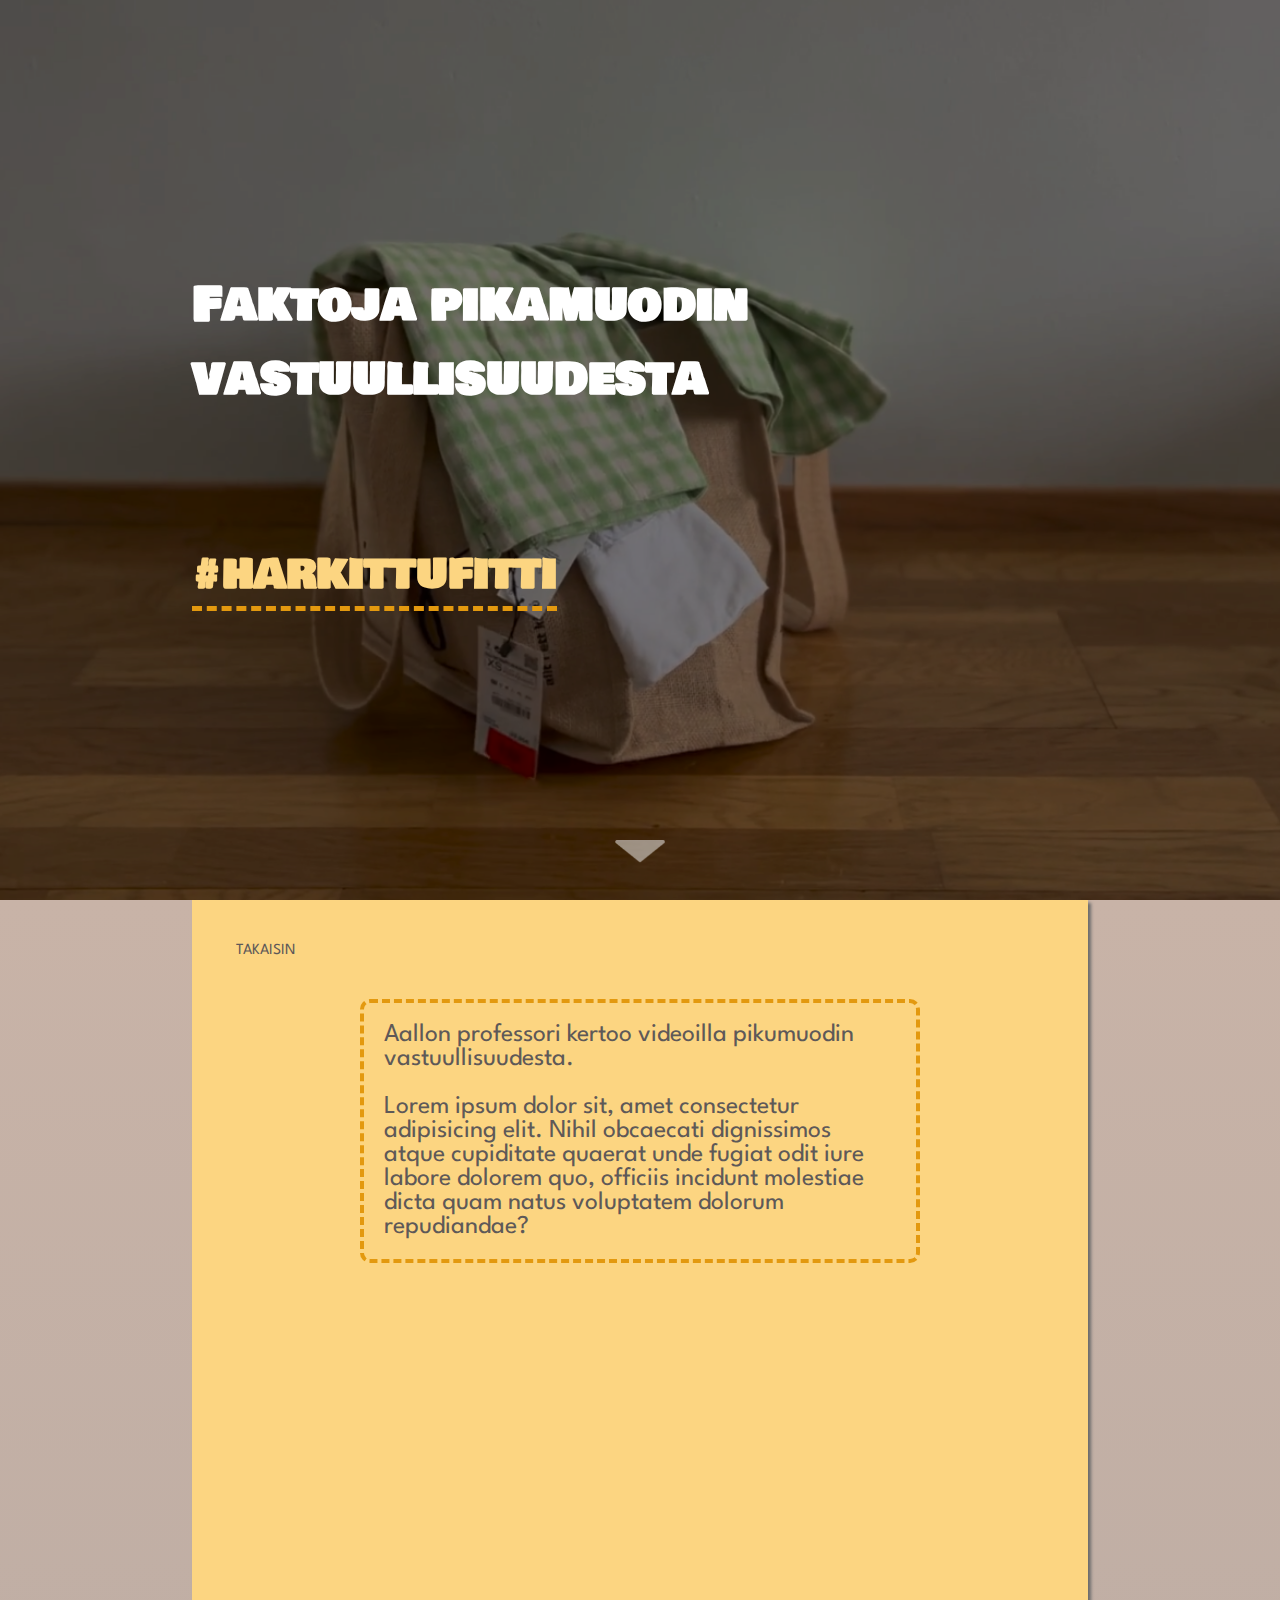
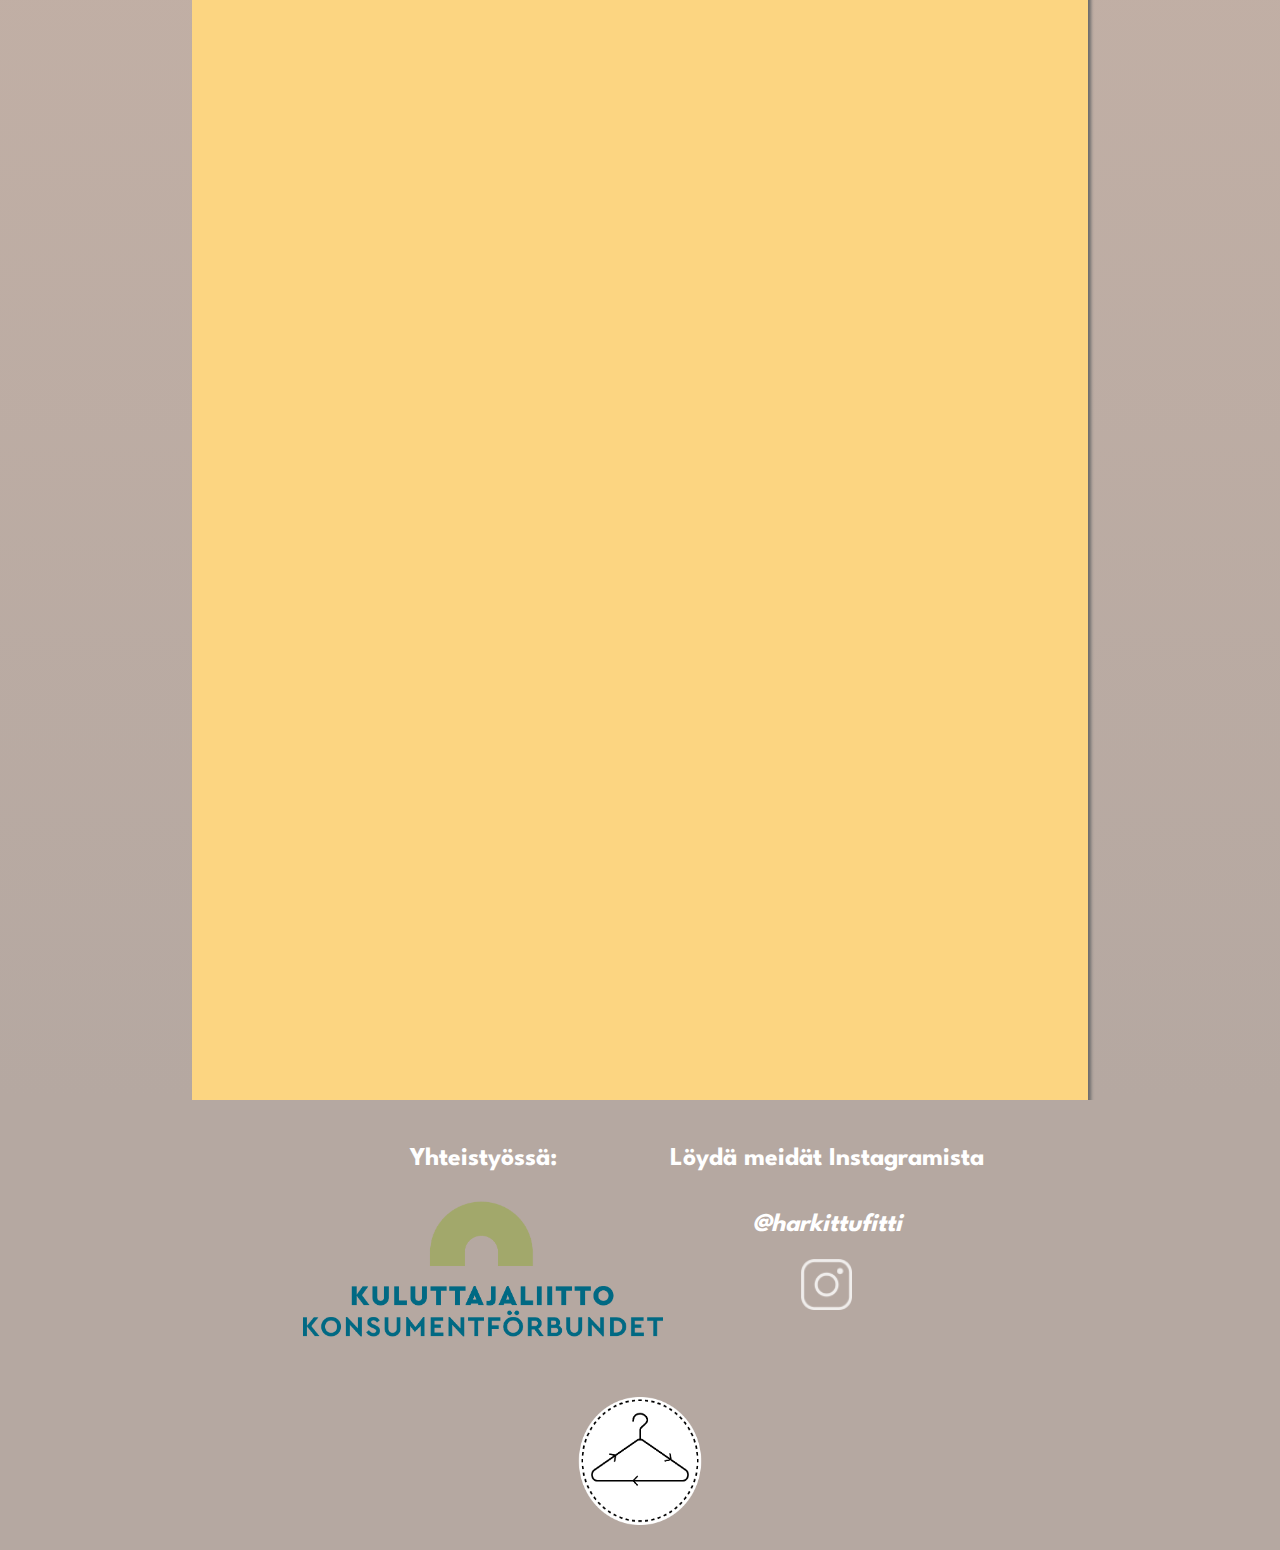
==== about.html @ cd104e15 "little changes" ====
<!DOCTYPE html>
<html lang="en">
<head>
    <meta charset="UTF-8">
    <meta http-equiv="X-UA-Compatible" content="IE=edge">
    <meta name="viewport" content="width=device-width, initial-scale=1.0">

    <title>Tips</title>
    <link rel="stylesheet" href="style.css">
    <link rel="stylesheet" href="tips.css">
    <link rel="stylesheet" href="videos.css">
    <script src="main.js" defer></script>


    <link href="https://fonts.googleapis.com/css2?family=Bowlby+One+SC&family=League+Spartan:wght@500&family=Inter:wght@700&family=Syne&family=Rubik+Mono+One&family=Koulen&display=swap" rel="stylesheet">
</head>

<body>
    <section class="initial-view">
        <div class="main-image" id="main-videos" title="main-image" alt="bag-img">
            <div id="border"></div>
        </div>
        <img id="logo" src="/pictures/logo.png" alt="logo"/>
        <div class="title-background">
            <h1 id="main-title">Faktoja pikamuodin vastuullisuudesta</h1>
            <h4 id="name">#HARKITTUFITTI</h4>
        </div>
       
        <div class="arrow"> </div>
    </section>


    <section class="initial-view-mobile">
       
        <div class="main-image" title="main-image" alt="bag-img">
            <div id="border"></div>
        </div>
        <header> <img id="logo" src="pictures/logo.png" alt="logo"/></header>
        <div class="title-background">
            <h1 id="main-title">Faktoja pikamuodin vastuullisuudesta</h1>
            <h4 id="name">#HARKITTUFITTI</h4>
            <img id="logo" src="/pictures/logo.png" alt="logo"/>
        </div>
       
        <div class="arrow"> </div>
    
    </section>

    <section class="content">
        <section class="margin" id="left"></section>

        <section class="main-view">
            
            <div id="main-border"></div>

            <div class="menu-buttons">
                <button class="menu-button" id="back" onclick="window.location.href='index.html';">TAKAISIN</button>
            </div>
            
            <section class="legend">
                <p id="about">Aallon professori kertoo videoilla pikumuodin vastuullisuudesta. <br><br>
                Lorem ipsum dolor sit, amet consectetur adipisicing elit. Nihil obcaecati dignissimos 
                atque cupiditate quaerat unde fugiat odit iure labore dolorem quo, officiis incidunt 
                molestiae dicta quam natus voluptatem dolorum repudiandae?</p>
            </section>
        
        </section>
        <section class="margin" id="right"></section>

    
    </section>
    <footer>
        
        <div id="footer-content">
            <div id="logo-container">
                <h2 id="footer-text">Yhteistyössä:</h2>
                <img id="kl-logo" src="/pictures/kuluttajaliitto.png" alt="kuluttajaliitto_logo"/>
            </div>
        

            <div class="icons">
                <h2>Löydä meidät Instagramista</h2>
                <h2 id="tag">@harkittufitti</h2>
                <div class="icon" id="icon-instagram"></div>
                
            </div>
        </div>
        <img id="footer-logo" src="/pictures/logo.png" alt="logo"/>
    </footer>
</body>


</html>
---- style.css ----
html{
    scroll-behavior: smooth;
    margin: 0;
    padding: 0;
}
body{
    display: flex;
    flex-direction: column;
    min-width: 100px;
    max-width: 2500px;
    min-height: 100vh;
    margin: 0;
    
}

.initial-view{
    
    min-height: 100vh;
    min-width: 100vw;
    z-index: -10;
}
.main-image{
    
    position: absolute;
    background-image:  url("pictures/vdm-header-pic.png");
    background-attachment: fixed;
    
    background-position: 50%;
    width: 100%;
    height: 100%;
 
    background-size: cover;
    z-index: 0;
    margin: 0%;
    filter: brightness(50%);
       
}
#border{
    position: absolute;
    transform: translate3d(-50%, -50%, 0);
    width: 98%;
    height: 98%;
    top: 50%;
    left: 50%;
    /* border: 5px dashed #eee472; */

}
header{
    display: flex;
    position: absolute;
    flex-direction: row;
    width: 100%;
    height: 10vw;
    
    top: 0%;   

}
#logo{
    display: flex;
    margin: 2vw;
    height: 8rem;
    width: 8rem;
    /* opacity: 80%; */

}
.title-background{
    display: flex;
    position: absolute;

    flex-direction: column;
    justify-content: center;
    align-items: flex-start;
    
    height: 15rem;
    width: 70vw;

    color: white;

    top: 50%;
    left: 50%;

    transform: translate3d(-50%, -50%, 0);
  
}
#main-title{
    
    font-family: 'Bowlby One SC';
    font-size: 4rem;
    white-space:nowrap;
    padding-bottom: 2rem;
    border-bottom: 5px dashed white;
     
}
#sub-title{
    
    font-family: 'Bowlby One SC';
    white-space:nowrap;
    font-size: 4rem;
    
    margin-top: 0px;
     
}
#name{
    
    font-family: 'Bowlby One SC';
    color: #FCD581;
    font-size: 2.5rem;
    margin-top: 5vw;
    border-bottom: 5px dashed #e3990f;
   
}
.arrow{
    
    position: absolute;
    bottom: 0%;
    left: 50%;
    height: 40px;
    width: 50px;
   
    
    background: url("pictures/arrow.png");
    background-repeat: no-repeat;
    border: none;
    background-size: contain;
    transform: translate3d(-50%, -50%, 0);
    opacity: 50%;
   
    animation: arrowAnimation ease 2s;
       
}
@keyframes arrowAnimation {
    
    0% {
       
        opacity: 0;
    }
    100% {
       
        opacity: 0.5;
     }
}

.content{
    display: flex;
    flex-direction: row;
    justify-content: center;
    /* background-color: #C8B3A7; */
    background-image: linear-gradient(180deg, #C8B3A7, #b5a8a1 );   
}

.margin{
    display: flex;
    min-height: 200vh;
    width: 15vw;

    position: relative;
    /* background-image: linear-gradient(180deg, #C8B3A7, #5E5958);    */
}
.bg-graphic{
    mix-blend-mode: difference;
    position: absolute;
    
    width: 80%;
    right: 25%;
    top:2%;
    rotate: 40deg;

}


.main-view{
    display: flex;
    flex-direction: column;
    align-items: center;
    width: 70vw;
    min-height: 200vh;
    box-shadow: 3px 3px 3px rgb(108, 108, 108);
    background-color: #FCD581;
    margin-top: 0vw;
    
}
#main-border{
    display: flex;
    position: absolute;
    align-self: center;
    height: 100%;
    width: 98%;
    /* border-left: 3.5px dashed #e3990f ;
    border-right: 3.5px dashed #e3990f ; */

}

.menu-buttons{
    
    display: flex;
    flex-direction: row;
    justify-content: center;
    width: 100%;
    
    animation: fadeInAnimation ease 1s;
    animation-iteration-count: 1;
    animation-fill-mode: forwards;
}


@keyframes fadeInAnimation {
    0% {
        opacity: 0;
    }
    100% {
        opacity: 1;
     }
}


button{
    font-family: 'League Spartan', sans-serif;
    background-color: transparent;
    color:  #5E5958;

    height: 3rem;
    min-width: 6rem;
    font-size: 1.2vw;
    margin: 2vw;
    border: none;
    white-space: nowrap;

    animation: fadeBorderOutAnimation ease 0.3s;
    animation-iteration-count: 1;
    animation-fill-mode: forwards;
}
@keyframes fadeBorderAnimation {
    0% {
        border: 1px dashed #e3990f ;
        border-radius: 6px;
        
    }
    100% {
        border: 3.5px dashed #e3990f ;
        border-radius: 6px;
     }
}
@keyframes fadeBorderOutAnimation {
    0% {
        border: 3.5px dashed #e3990f ;
        border-radius: 6px;
        
        
    }
    100% {
        border: none;
     }
}
.menu-button{
    
}
.menu-button:hover{
    animation: fadeBorderAnimation ease 0.3s;
    animation-iteration-count: 1;
    animation-fill-mode: forwards;
}

.video-container{
    display: flex;
    flex-direction: column;
    align-self: center;
    max-width: 90%; 
    
}
.video{
    padding: 20px;
    border-width: 0.25rem ;
    border-style: dashed;
    border-radius: 10px;
    border-color: #e3990f;
    margin-bottom: 4vw;   
    
}
.button-container{
    display: flex;
    flex-direction: row;
    justify-content: start;
    width: 100%;
    
    animation: fadeInAnimation ease 1s;
    animation-iteration-count: 1;
    animation-fill-mode: forwards;
}
.pause-play{
    align-self: flex-end;
    justify-self: flex-end;
    margin: 0;

   
}

.pause-play:hover{
    animation: fadeBorderAnimation ease 0.3s;
    animation-iteration-count: 1;
    animation-fill-mode: forwards;
}



.legend{
    display: flex;
    flex-direction: row;
    align-self: center;
    justify-content: center;
    
    
    max-width: 90%;
    margin-bottom: 10vw;
    margin-top: 4vw;
}

#about{
    min-width: 40vw;
    color: #5E5958;
    font-size: 2vw;
    font-family: 'League Spartan', sans-serif;
    padding: 20px ;

    border: 0.25rem dashed #e3990f;
    border-radius: 10px;
    
    margin: 0;
   
}
.text-menu{
    display: flex;
    flex-direction: column;
   
    justify-content: space-around;
    max-height: 100%;
    align-items: center;
    
}
.container{
    display: flex;
    align-items: center;
    justify-content: center;
    position: relative;
    color: white;
    
    
    font-family: 'League Spartan', sans-serif;
    font-weight: 1000;
    
    height: 40vw;
    width: 40vw;

    background-color: inherit;
    
    
    margin-bottom: 11vw;
    
    white-space: pre-wrap;
    border: none;
    text-align: center; 
    
}

.text{
    display: flex;
    margin: 10px;
    width: 100%;
    font-size: 3.5vw;
    
}
.container:hover .bg,
.container:focus .bg {
  
    filter: brightness(120%);
    
    animation: zoomInAnimation ease 1s;
    animation-iteration-count: 1;
    animation-fill-mode: forwards;
}

.bg{
    
    display: flex;
    align-items: center;
    justify-content: center;

    position: relative;
    background-position: center;

    width: 40vw;
    height: 39vw;  
     
    background-repeat: no-repeat;
    background-size: cover;

    transition: all .5s;

    
    box-shadow: 3px 3px 3px rgb(108, 108, 108);

    animation: zoomOutAnimation ease 1s;
    animation-iteration-count: 1;
    animation-fill-mode: forwards;
}
@keyframes zoomInAnimation {
    0% {
        background-size: 100%;
    }
    100% {
        background-size: 120%;
     }
}
@keyframes zoomOutAnimation {
    0% {
        background-size: 120%;
    }
    100% {
        background-size: 100%;
     }
}
.border{
    display: flex;
    position: absolute;
    height: 100%;
    width: 100%;
    padding: 20px;
    border: 0.25rem dashed #e3990f;
    border-radius: 10px;
    transform-origin: 50%;
      

}
#bg-wv{
    background-image: url("pictures/Tips/tip1.png");   
}
#bg-gtq{
    background-image: url("pictures/menu_bg2.png");
}
#bg-gtt{
    background-image: url("pictures/menu_bg3.png"); 
}
footer{
    display: flex;
    flex-direction: column;
    align-items: center;
    justify-content: center;
    /* justify-content: space-between; */
    min-height: 20vw;
    width: 100vw;
    background-color: #b5a8a1;
   
    margin: 0;
}
#footer-content{
    display: flex;
    flex-direction: row;
    margin-top: 2vw;
    margin-bottom: 2vw;
}
#logo-container{
    display: flex;
    flex-direction: column;
    align-items: center;
    
    text-align: center;
}
#kl-logo{
    display: flex;
    height: 12vw;    
}

h2{
    color: rgb(255, 255, 255);
    font-family: 'League Spartan', sans-serif;
    font-size: 2vw;
  
    text-align: center;
    
}
#tag{
    font-style: italic;
}

.icons{
    display: flex;
    flex-direction: column;
    align-items: center;
   
}
.icon{
    display: flex;
    background-repeat: no-repeat;
    border: none;
    background-size: contain;
    height: 4vw;
    width: 4vw;
      
}

#icon-instagram{
    background-image: url("pictures/instagram_logo.png");
}
#footer-logo{
    display: flex;
    margin: 2vw;

    height: 10vw;
    width: 10vw;
  
}

.initial-view-mobile{
    display: none;
}

@media (max-width:1100px) {
    .initial-view{
        display: none;
    }
    .initial-view-mobile{
        display: inline;
        min-height: 100vh;
        min-width: 100vw;
        z-index: -10;
    }
    .margin{
        display: none;
    }
    .main-image{
        position: absolute;
        background-attachment: fixed;   
        background-position: 20%;   
    }
    .title-background{
        top:35%;
        left: 50%;
        width: 100vw;
        align-items: center;  
    }
    #main-title{
        font-size: 2.5rem;
    }
    #sub-title{
       
        font-size: 2.5rem;    
    }
    #name{
        font-size: 2rem;
    }
    .main-view{
        width: 100vw;
    }
   
    button{
        font-size: 2.3vw;
    }
    .legend{
        flex-direction: column;
        align-items: center;   
    }
    #about{
        font-size: 3.5vw;   
        margin-bottom: 10vw;

    }
    
    .container{
        width: 50vw;
        height: 50vw;
        margin-bottom: 18vw;
    }
    .bg{
        width: 50vw;
        height: 47vw;
    }
    h2{
        font-size: 3.5vw;
    }
   
}
@media (max-width: 650px) {
    
    
    #main-title{
        font-size: 1.5rem;
    }
    #sub-title{
       
        font-size: 1.5rem;  
    }
   
    #name{
        font-size: 1.5rem;
    }
    
    .button-container{
        justify-content: center;
    }
   
    button{
        font-size: 4.5vw;
    }
    #footer-content{
        flex-direction: column;
    }
    h2{
        font-size: 4vw;
    }

    #footer-logo{
        height: 20vw;
        width: 20vw;
    }
    #kl-logo{
        height: 15vw;    
    }
    
    
    .icon{
      
        height: 10vw;
        width: 10vw;
          
    }
}
---- tips.css ----
#main-tips{
    background-image:  url("pictures/tips_header_pic.png"); 
}



#main-title{
    font-size: 3rem;
    border: none;
    white-space: pre-wrap;
    min-width: 50vw;
}
#name{
    font-size: 2.5rem;
}
.menu-buttons{
    justify-content: flex-start;
    
}
#post-button{

}
#post-button:hover{
    animation: fadeBorderAnimation ease 0.3s;
    animation-iteration-count: 1;
    animation-fill-mode: forwards;
}

.content{

    justify-content: center;
}

.legend{
    display: flex;
    flex-direction: column;
    
    max-width: 90%;
    margin-bottom: 10vw;
    margin-top: 0vw; 
}





.container:hover .text,
.container:focus .text {
  animation: textFadeOutAnimation ease 1s;
  animation-iteration-count: 1;
  animation-fill-mode: forwards;

}
.container:hover .alt-text,
.container:focus .alt-text {
    display: inline;
  animation: textFadeInAnimation ease 1s;
  animation-iteration-count: 1;
  animation-fill-mode: forwards;

}


@keyframes textFadeOutAnimation{
    0%{
        opacity: 100%;
    }
    100%{
        opacity: 0%;
    }
}
@keyframes textFadeInAnimation{
    0%{
        opacity: 0%;
    }
    100%{
        opacity: 100%;
    }
}
.bg{
    
}
.text-container{
    display: flex;
    text-align: center;
    position: absolute;
}
.text{
    color: white;
    font-size: 3.5vw;
    animation: textFadeInAnimation ease 1s;
    animation-iteration-count: 1;
    animation-fill-mode: forwards;
}
.alt-text{
    color: white;
    opacity: 0%;
    font-size: 3vw;
    animation: textFadeOutAnimation ease 1s;
    animation-iteration-count: 1;
    animation-fill-mode: forwards;
}

#bg1{
    background-image: url("pictures/Tips/tip1.png");
}
#bg2{
    background-image: url("pictures/Tips/tip2.png");
}
#bg3{
    background-image: url("pictures/Tips/tip3.png");
}
#bg4{
    background-image: url("pictures/Tips/tip4.png");
}
#bg5{
    background-image: url("pictures/Tips/tip5.png");
}
#bg6{
    background-image: url("pictures/Tips/tip6.png");
}







.comment-section{
    display: flex;
    flex-direction: column;
    
    
    max-height: 100%;
    align-items: center;
    text-align: center;
    
    margin-bottom: 5vw;
}

.inputs{
    display: flex;
    flex-direction: column;
    align-items: center ;
}

.input-container{
    display: flex;
    flex-direction: column;
    align-items: center;
}
.input-element{
    display: flex;
    flex-direction: column;
    justify-content: center;
    margin: 1vw;
}

#comment-box{
    border: none;
    font-size: 1.2vw;
    width: 40vw;
    
}
#name-box{
    border: none;
    font-size: 1.2vw;
}

.error-text{
    display: none;
    text-align: center;
}
#unordered{
    display: flex;
    flex-direction: column-reverse;
    align-items: center;
    width: 100%;
}
ul{
    list-style: none;
}
li{
    display: flex;
    flex-direction: column;
    
    width: 40vw;
    text-align:start;
   
    
    background-color: bisque;
    margin: 1vw;
    word-break: break-all;
    
    border:     0.25rem dashed #e3990f;
    border-radius: 10px;

    
}
p{
    display: flex;
    width: 38vw;

    color: #5E5958;
    font-size: 1.5vw;
    font-family: 'League Spartan', sans-serif;

    margin: 1vw;
    
    
    
}
#comment-intro{
    display: flex;
    text-align: center;
    font-size: 2vw;
   
}

@media (max-width:1100px) {

    .title-background{
        top:35%;
        left: 50%;
        width: 100vw;
        align-items: center;
        text-align: center;
    }
    #main-title{
        font-size: 2rem;
    }
    #name{
        font-size: 2rem;
    }
    

    #comment-box{
        font-size: 2vw;
    }
    #name-box{
        font-size: 2vw;
    }


    li{
        border-width:0.5vw;
    }
    #comment-intro{
        font-size: 3vw;
    }
    p{
        font-size: 2vw;
       
    }
}
@media (max-width: 650px) {
    #main-title{
        font-size: 1.5rem;
    }
    #name{
        font-size: 1.5rem;
    }
    .menu-buttons{
        justify-content: center;
        margin: 4vw;
    }


    #comment-box{
        font-size: 4vw;
    }
    #name-box{
        font-size: 4vw;
    }
    li{
        
        width: 60vw;
    }
    p{
        font-size: 4vw;
        width: 58vw;
    }
    #comment-intro{
        font-size: 4vw;
    }

}
---- videos.css ----
.videos{
    display: flex;
    flex-direction: column;
    width: 100%;
    min-height: 100vh;
    
}
.content-container{
    display: flex;
   
    align-items: center;
    margin-bottom: 5vw;
 
}
.video-container{
    display: flex;
    flex-direction: row;
    max-width: 100%;
    justify-content: center;
}
.video{
    display: flex;
    max-width: 50%;
    margin-right: 2vw;
    margin-bottom: 0;
}
.side-content{
    display: flex;
    flex-direction: column;
    align-items: center;
    justify-content: space-between;
    max-width: 30%;
}

.video-desc{
    width: 100%;
    margin-left: 4vw;
    color: #5E5958;
    font-size: 1.5vw;
    font-family: 'League Spartan', sans-serif;
    margin: 0;
}


@media (max-width:1100px) {
    .video-container{
        flex-direction: column;
        align-items: center;
    }
    .video{
        max-width: 80%;
        margin-bottom: 4vw;
    }
    .side-content{
        flex-direction: row;
        justify-content: space-between;
        max-width: 80%;
       
    }
    .button-container{
        justify-content: flex-end;
    }
    .video-desc{
        font-size: 2.5vw;
    }
   
}
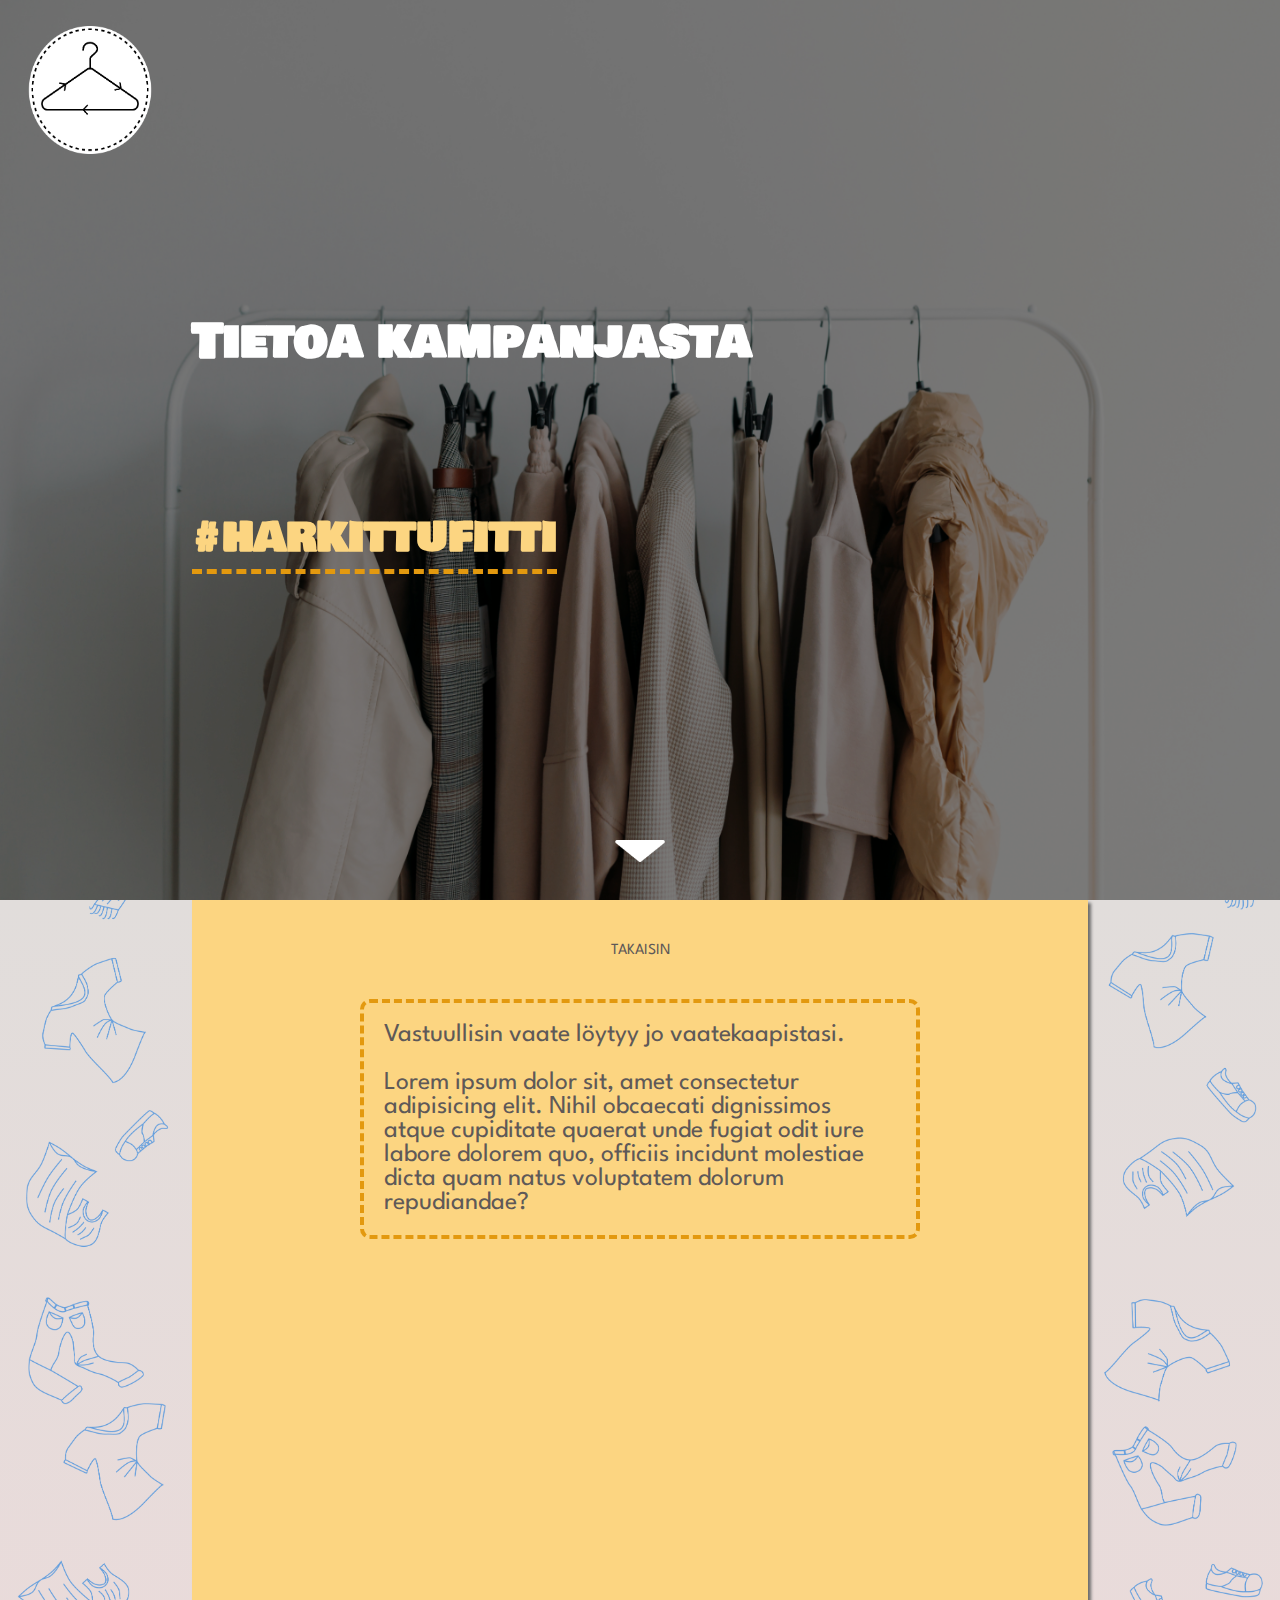
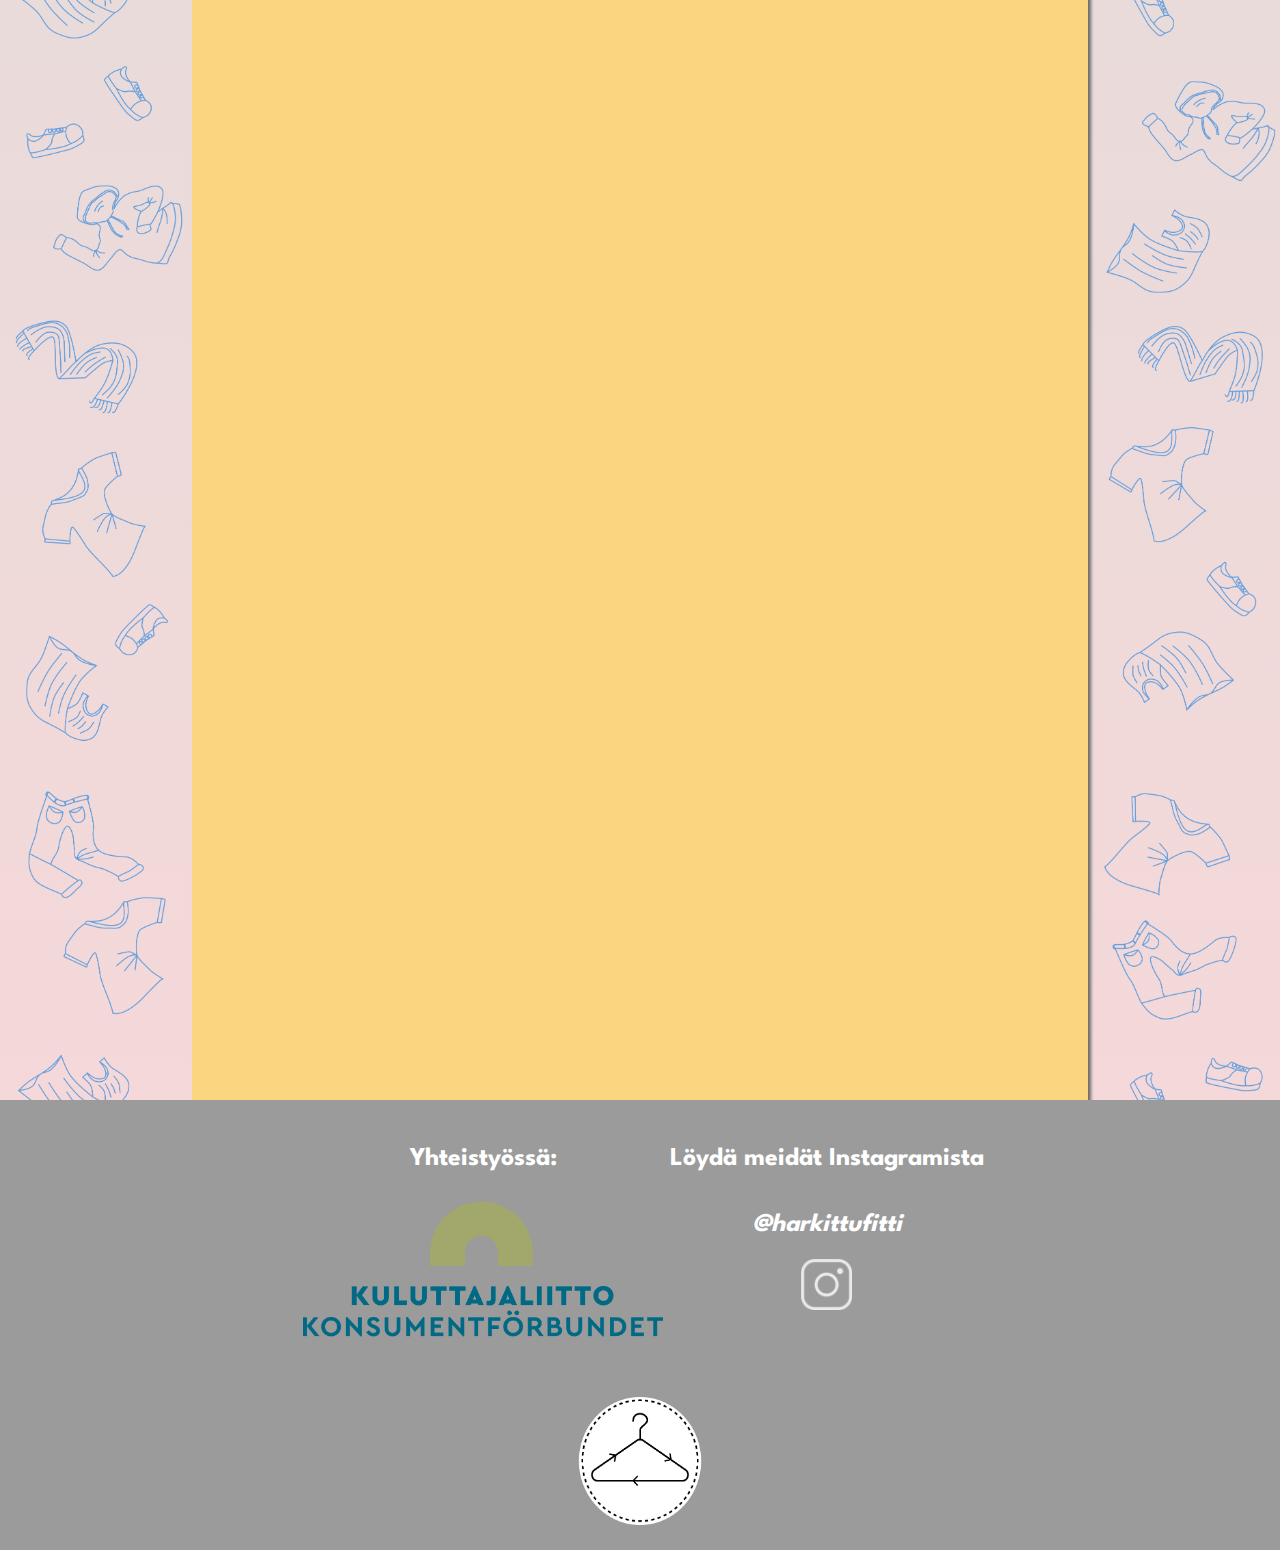
==== commit 6a5b0d5b: "small css tweaks" ====
--- a/about.html
+++ b/about.html
@@ -8,38 +8,36 @@
     <title>Tips</title>
     <link rel="stylesheet" href="style.css">
     <link rel="stylesheet" href="tips.css">
-    <link rel="stylesheet" href="videos.css">
-    <script src="main.js" defer></script>
-
-
+    <link rel="stylesheet" href="about.css">
+    <script src="comments.js" defer></script>
     <link href="https://fonts.googleapis.com/css2?family=Bowlby+One+SC&family=League+Spartan:wght@500&family=Inter:wght@700&family=Syne&family=Rubik+Mono+One&family=Koulen&display=swap" rel="stylesheet">
 </head>
 
 <body>
     <section class="initial-view">
-        <div class="main-image" id="main-videos" title="main-image" alt="bag-img">
-            <div id="border"></div>
+        <div class="main-image" id="main-tips" title="bag-img">
+            
         </div>
-        <img id="logo" src="/pictures/logo.png" alt="logo"/>
+
+        <header> <img class="logo" src="pictures/logo.png" alt="logo"/></header>
+
         <div class="title-background">
-            <h1 id="main-title">Faktoja pikamuodin vastuullisuudesta</h1>
-            <h4 id="name">#HARKITTUFITTI</h4>
+            <h1 class="main-title-sub">Tietoa kampanjasta</h1>
+            <h4 class="name">#HARKITTUFITTI</h4>
         </div>
        
         <div class="arrow"> </div>
     </section>
 
-
     <section class="initial-view-mobile">
        
-        <div class="main-image" title="main-image" alt="bag-img">
-            <div id="border"></div>
+        <div class="main-image" id="main-tips-mobile" title="bag-img-mobile">
+            
         </div>
-        <header> <img id="logo" src="pictures/logo.png" alt="logo"/></header>
         <div class="title-background">
-            <h1 id="main-title">Faktoja pikamuodin vastuullisuudesta</h1>
-            <h4 id="name">#HARKITTUFITTI</h4>
-            <img id="logo" src="/pictures/logo.png" alt="logo"/>
+            <h1 class="main-title-sub">Tietoa kampanjasta</h1>
+            <h4 class="name">#HARKITTUFITTI</h4>
+            <img class="logo" src="pictures/logo.png" alt="logo"/>
         </div>
        
         <div class="arrow"> </div>
@@ -58,23 +56,28 @@
             </div>
             
             <section class="legend">
-                <p id="about">Aallon professori kertoo videoilla pikumuodin vastuullisuudesta. <br><br>
+                <p id="about">Vastuullisin vaate löytyy jo vaatekaapistasi. <br><br>
                 Lorem ipsum dolor sit, amet consectetur adipisicing elit. Nihil obcaecati dignissimos 
                 atque cupiditate quaerat unde fugiat odit iure labore dolorem quo, officiis incidunt 
                 molestiae dicta quam natus voluptatem dolorum repudiandae?</p>
             </section>
+
+            
+            
+            
+        </section>
         
-        </section>
         <section class="margin" id="right"></section>
+    </section>
 
     
-    </section>
+
     <footer>
         
         <div id="footer-content">
             <div id="logo-container">
                 <h2 id="footer-text">Yhteistyössä:</h2>
-                <img id="kl-logo" src="/pictures/kuluttajaliitto.png" alt="kuluttajaliitto_logo"/>
+                <img id="kl-logo" src="pictures/kuluttajaliitto.png" alt="kuluttajaliitto_logo"/>
             </div>
         
 
@@ -85,7 +88,7 @@
                 
             </div>
         </div>
-        <img id="footer-logo" src="/pictures/logo.png" alt="logo"/>
+        <img id="footer-logo" src="pictures/logo.png" alt="logo"/>
     </footer>
 </body>
 
--- a/style.css
+++ b/style.css
@@ -31,20 +31,11 @@
  
     background-size: cover;
     z-index: 0;
-    margin: 0%;
+    margin: 0;
     filter: brightness(50%);
        
 }
-#border{
-    position: absolute;
-    transform: translate3d(-50%, -50%, 0);
-    width: 98%;
-    height: 98%;
-    top: 50%;
-    left: 50%;
-    /* border: 5px dashed #eee472; */
-
-}
+
 header{
     display: flex;
     position: absolute;
@@ -52,15 +43,15 @@
     width: 100%;
     height: 10vw;
     
-    top: 0%;   
-
-}
-#logo{
+    top: 0;   
+
+}
+.logo{
     display: flex;
     margin: 2vw;
     height: 8rem;
     width: 8rem;
-    /* opacity: 80%; */
+    
 
 }
 .title-background{
@@ -82,7 +73,7 @@
     transform: translate3d(-50%, -50%, 0);
   
 }
-#main-title{
+.main-title{
     
     font-family: 'Bowlby One SC';
     font-size: 4rem;
@@ -91,16 +82,16 @@
     border-bottom: 5px dashed white;
      
 }
-#sub-title{
+.sub-title{
     
     font-family: 'Bowlby One SC';
     white-space:nowrap;
     font-size: 4rem;
     
-    margin-top: 0px;
+    margin-top: 0;
      
 }
-#name{
+.name{
     
     font-family: 'Bowlby One SC';
     color: #FCD581;
@@ -112,7 +103,7 @@
 .arrow{
     
     position: absolute;
-    bottom: 0%;
+    bottom: 0;
     left: 50%;
     height: 40px;
     width: 50px;
@@ -123,7 +114,7 @@
     border: none;
     background-size: contain;
     transform: translate3d(-50%, -50%, 0);
-    opacity: 50%;
+    opacity: 50;
    
     animation: arrowAnimation ease 2s;
        
@@ -144,28 +135,26 @@
     display: flex;
     flex-direction: row;
     justify-content: center;
-    /* background-color: #C8B3A7; */
-    background-image: linear-gradient(180deg, #C8B3A7, #b5a8a1 );   
+   
+    background-image: linear-gradient(180deg, #e1dddb, #f5d8d9 );   
 }
 
 .margin{
     display: flex;
     min-height: 200vh;
     width: 15vw;
-
     position: relative;
-    /* background-image: linear-gradient(180deg, #C8B3A7, #5E5958);    */
-}
-.bg-graphic{
-    mix-blend-mode: difference;
-    position: absolute;
-    
-    width: 80%;
-    right: 25%;
-    top:2%;
-    rotate: 40deg;
-
-}
+    background-size: contain;
+    background-position: 25%;
+   
+}
+#left{
+    background-image: url("pictures/background/bg_graphic3.png"); 
+}
+#right{
+    background-image: url("pictures/background/bg_graphic4.png"); 
+}
+
 
 
 .main-view{
@@ -176,7 +165,7 @@
     min-height: 200vh;
     box-shadow: 3px 3px 3px rgb(108, 108, 108);
     background-color: #FCD581;
-    margin-top: 0vw;
+    margin-top: 0;
     
 }
 #main-border{
@@ -185,8 +174,7 @@
     align-self: center;
     height: 100%;
     width: 98%;
-    /* border-left: 3.5px dashed #e3990f ;
-    border-right: 3.5px dashed #e3990f ; */
+    
 
 }
 
@@ -195,7 +183,7 @@
     display: flex;
     flex-direction: row;
     justify-content: center;
-    width: 100%;
+    max-width: 100vw;
     
     animation: fadeInAnimation ease 1s;
     animation-iteration-count: 1;
@@ -219,7 +207,8 @@
     color:  #5E5958;
 
     height: 3rem;
-    min-width: 6rem;
+    width: 8rem;
+    
     font-size: 1.2vw;
     margin: 2vw;
     border: none;
@@ -251,9 +240,7 @@
         border: none;
      }
 }
-.menu-button{
-    
-}
+
 .menu-button:hover{
     animation: fadeBorderAnimation ease 0.3s;
     animation-iteration-count: 1;
@@ -279,7 +266,7 @@
 .button-container{
     display: flex;
     flex-direction: row;
-    justify-content: start;
+    justify-content: flex-start;
     width: 100%;
     
     animation: fadeInAnimation ease 1s;
@@ -288,10 +275,7 @@
 }
 .pause-play{
     align-self: flex-end;
-    justify-self: flex-end;
     margin: 0;
-
-   
 }
 
 .pause-play:hover{
@@ -299,15 +283,11 @@
     animation-iteration-count: 1;
     animation-fill-mode: forwards;
 }
-
-
-
 .legend{
     display: flex;
     flex-direction: row;
     align-self: center;
     justify-content: center;
-    
     
     max-width: 90%;
     margin-bottom: 10vw;
@@ -345,7 +325,7 @@
     
     
     font-family: 'League Spartan', sans-serif;
-    font-weight: 1000;
+    font-weight: 700;
     
     height: 40vw;
     width: 40vw;
@@ -393,7 +373,7 @@
     background-repeat: no-repeat;
     background-size: cover;
 
-    transition: all .5s;
+    transition: all;
 
     
     box-shadow: 3px 3px 3px rgb(108, 108, 108);
@@ -444,10 +424,10 @@
     flex-direction: column;
     align-items: center;
     justify-content: center;
-    /* justify-content: space-between; */
+   
     min-height: 20vw;
     width: 100vw;
-    background-color: #b5a8a1;
+    background-color: #9b9b9b;
    
     margin: 0;
 }
@@ -537,14 +517,14 @@
         width: 100vw;
         align-items: center;  
     }
-    #main-title{
+    .main-title{
         font-size: 2.5rem;
     }
-    #sub-title{
+    .sub-title{
        
         font-size: 2.5rem;    
     }
-    #name{
+    .name{
         font-size: 2rem;
     }
     .main-view{
@@ -552,6 +532,7 @@
     }
    
     button{
+        min-width: 2rem;
         font-size: 2.3vw;
     }
     .legend{
@@ -581,15 +562,15 @@
 @media (max-width: 650px) {
     
     
-    #main-title{
+    .main-title{
         font-size: 1.5rem;
     }
-    #sub-title{
+    .sub-title{
        
         font-size: 1.5rem;  
     }
    
-    #name{
+    .name{
         font-size: 1.5rem;
     }
     
@@ -598,7 +579,7 @@
     }
    
     button{
-        font-size: 4.5vw;
+        font-size: 3vw;
     }
     #footer-content{
         flex-direction: column;
--- a/tips.css
+++ b/tips.css
@@ -6,22 +6,24 @@
 
 
 
-#main-title{
+.main-title-sub{
+    font-family: 'Bowlby One SC';
+   
+    padding-bottom: 2rem;
+    border-bottom: 5px dashed white;
     font-size: 3rem;
     border: none;
     white-space: pre-wrap;
     min-width: 50vw;
 }
-#name{
+.name{
     font-size: 2.5rem;
 }
 .menu-buttons{
     justify-content: flex-start;
     
 }
-#post-button{
-
-}
+
 #post-button:hover{
     animation: fadeBorderAnimation ease 0.3s;
     animation-iteration-count: 1;
@@ -39,7 +41,7 @@
     
     max-width: 90%;
     margin-bottom: 10vw;
-    margin-top: 0vw; 
+    margin-top: 0; 
 }
 
 
@@ -68,20 +70,18 @@
         opacity: 100%;
     }
     100%{
-        opacity: 0%;
+        opacity: 0;
     }
 }
 @keyframes textFadeInAnimation{
     0%{
-        opacity: 0%;
+        opacity: 0;
     }
     100%{
         opacity: 100%;
     }
 }
-.bg{
-    
-}
+
 .text-container{
     display: flex;
     text-align: center;
@@ -96,7 +96,7 @@
 }
 .alt-text{
     color: white;
-    opacity: 0%;
+    opacity: 0;
     font-size: 3vw;
     animation: textFadeOutAnimation ease 1s;
     animation-iteration-count: 1;
@@ -122,12 +122,6 @@
     background-image: url("pictures/Tips/tip6.png");
 }
 
-
-
-
-
-
-
 .comment-section{
     display: flex;
     flex-direction: column;
@@ -194,7 +188,7 @@
     margin: 1vw;
     word-break: break-all;
     
-    border:     0.25rem dashed #e3990f;
+    border: 0.25rem dashed #e3990f;
     border-radius: 10px;
 
     
@@ -228,10 +222,10 @@
         align-items: center;
         text-align: center;
     }
-    #main-title{
+    .main-title-sub{
         font-size: 2rem;
     }
-    #name{
+    .name{
         font-size: 2rem;
     }
     
@@ -256,10 +250,10 @@
     }
 }
 @media (max-width: 650px) {
-    #main-title{
+    .main-title-sub{
         font-size: 1.5rem;
     }
-    #name{
+    .name{
         font-size: 1.5rem;
     }
     .menu-buttons{
--- a/about.css
+++ b/about.css
@@ -0,0 +1,6 @@
+.main-view{
+    height: 100vh;
+}
+.margin{
+    height: 100vh;
+}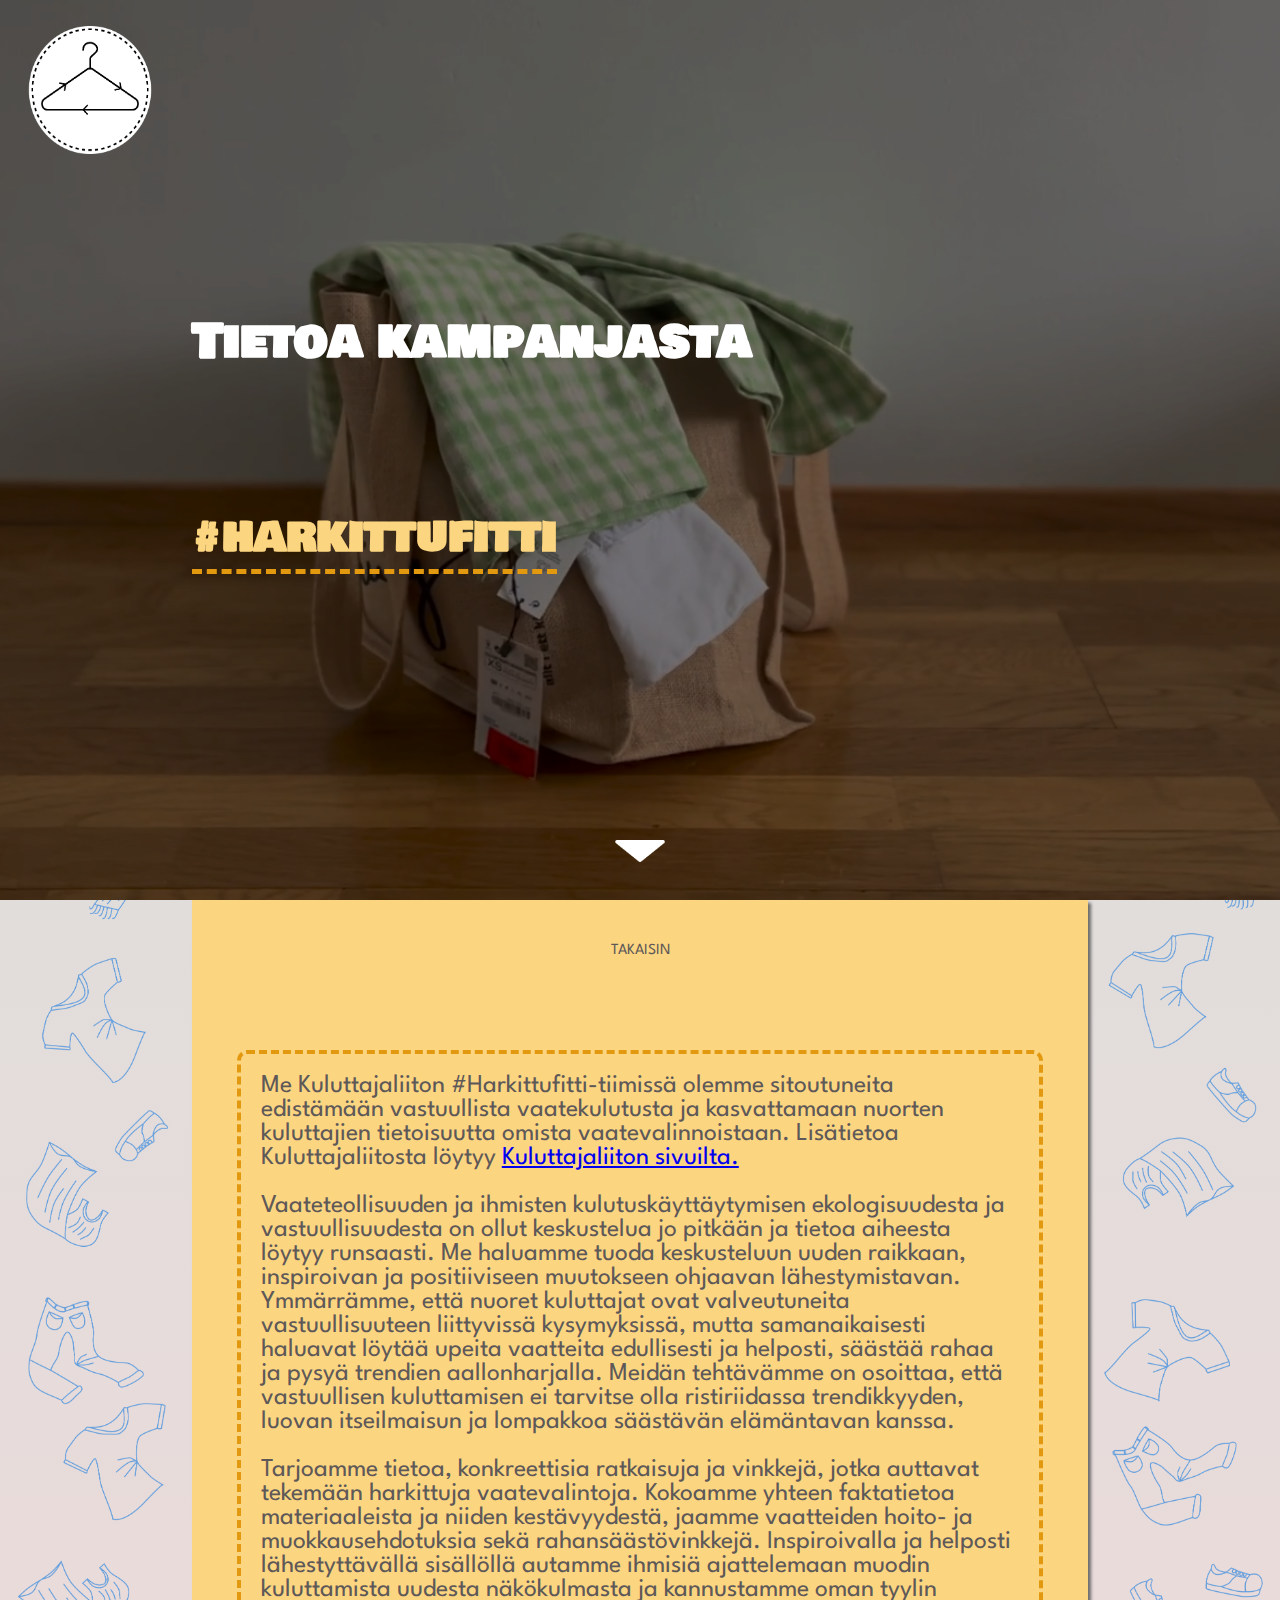
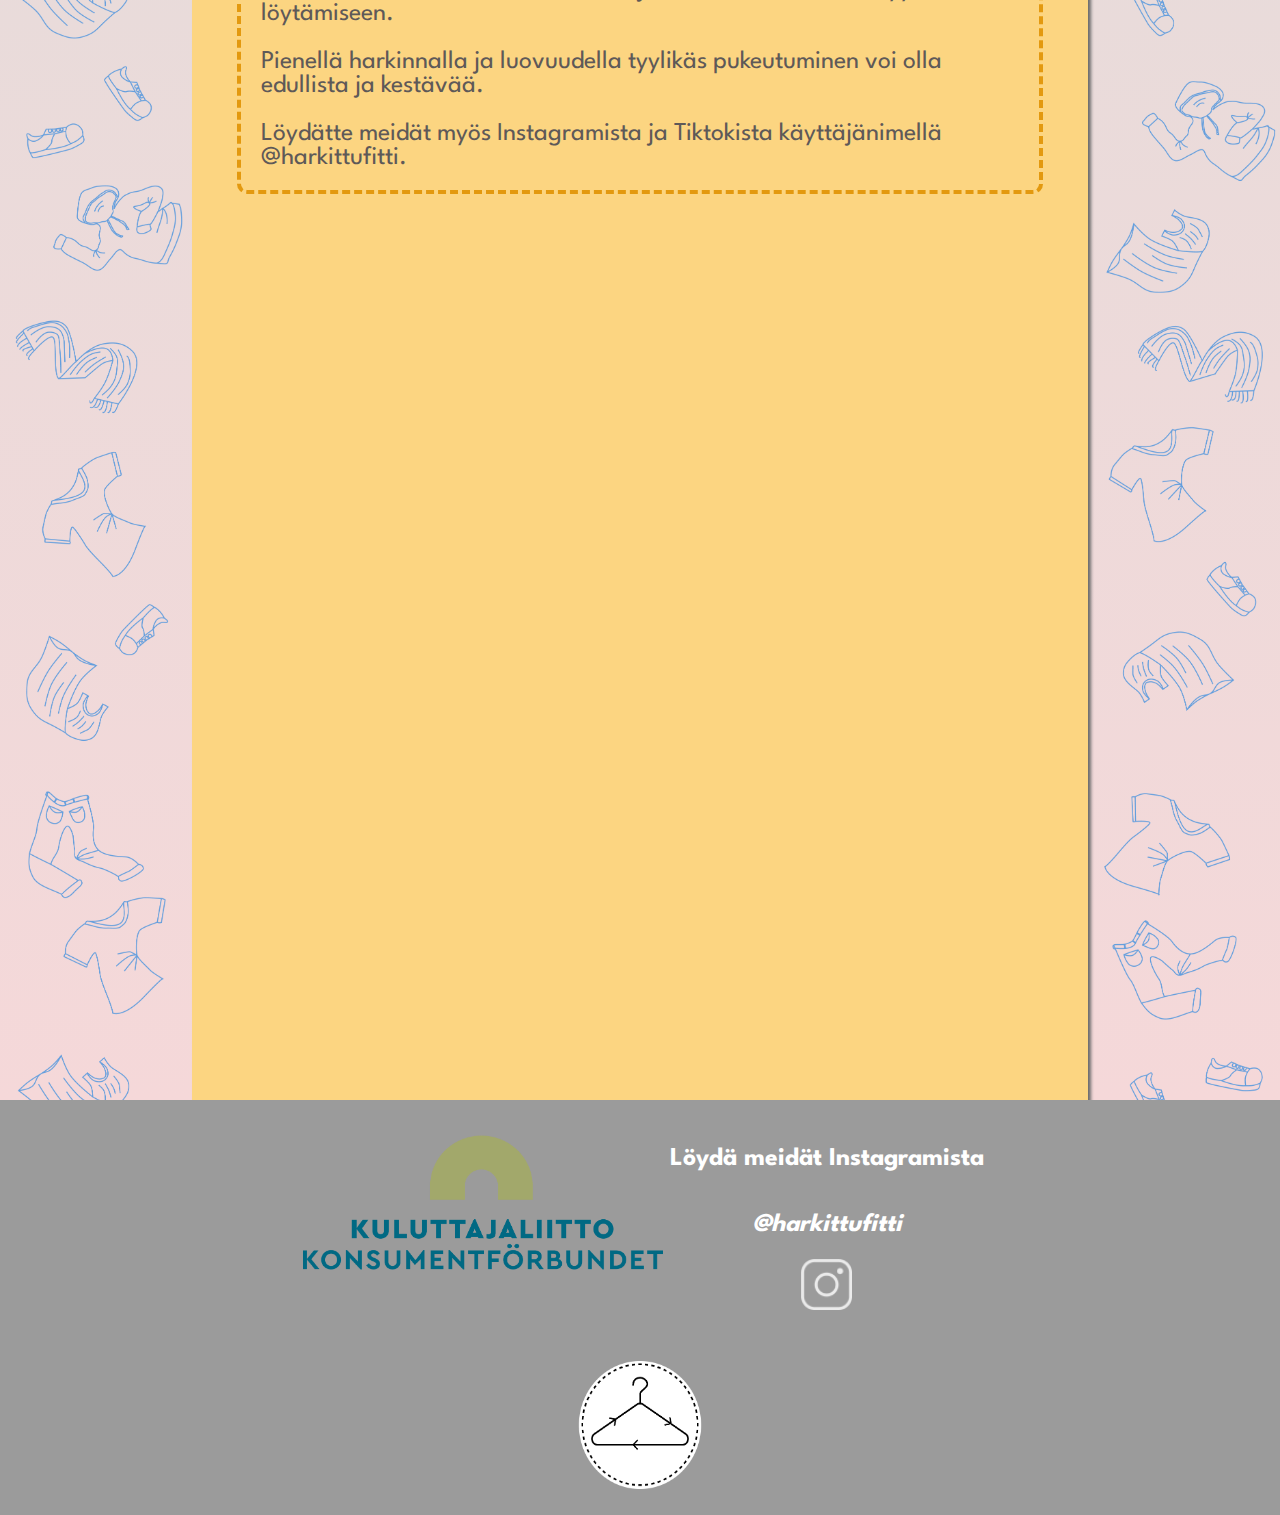
==== commit 3020da8e: "added descs and quiz" ====
--- a/about.html
+++ b/about.html
@@ -7,7 +7,7 @@
 
     <title>Tips</title>
     <link rel="stylesheet" href="style.css">
-    <link rel="stylesheet" href="tips.css">
+    <!-- <link rel="stylesheet" href="tips.css"> -->
     <link rel="stylesheet" href="about.css">
     <script src="comments.js" defer></script>
     <link href="https://fonts.googleapis.com/css2?family=Bowlby+One+SC&family=League+Spartan:wght@500&family=Inter:wght@700&family=Syne&family=Rubik+Mono+One&family=Koulen&display=swap" rel="stylesheet">
@@ -15,7 +15,7 @@
 
 <body>
     <section class="initial-view">
-        <div class="main-image" id="main-tips" title="bag-img">
+        <div class="main-image" id="main-about" title="bag-img">
             
         </div>
 
@@ -56,10 +56,21 @@
             </div>
             
             <section class="legend">
-                <p id="about">Vastuullisin vaate löytyy jo vaatekaapistasi. <br><br>
-                Lorem ipsum dolor sit, amet consectetur adipisicing elit. Nihil obcaecati dignissimos 
-                atque cupiditate quaerat unde fugiat odit iure labore dolorem quo, officiis incidunt 
-                molestiae dicta quam natus voluptatem dolorum repudiandae?</p>
+                <div class="about">
+                    <span>Me Kuluttajaliiton #Harkittufitti-tiimissä olemme sitoutuneita edistämään vastuullista vaatekulutusta ja kasvattamaan nuorten kuluttajien tietoisuutta omista vaatevalinnoistaan.</span>
+                    <span>Lisätietoa Kuluttajaliitosta löytyy</span>
+                    <a href="https://www.kuluttajaliitto.fi/">Kuluttajaliiton sivuilta.</a>
+                  
+                        
+ 
+                    <span> <br><br>Vaateteollisuuden ja ihmisten kulutuskäyttäytymisen ekologisuudesta ja vastuullisuudesta on ollut keskustelua jo pitkään ja tietoa aiheesta löytyy runsaasti. Me haluamme tuoda keskusteluun uuden raikkaan, inspiroivan ja positiiviseen muutokseen ohjaavan lähestymistavan. Ymmärrämme, että nuoret kuluttajat ovat valveutuneita vastuullisuuteen liittyvissä kysymyksissä, mutta samanaikaisesti haluavat löytää upeita vaatteita edullisesti ja helposti, säästää rahaa ja pysyä trendien aallonharjalla. Meidän tehtävämme on osoittaa, että vastuullisen kuluttamisen ei tarvitse olla ristiriidassa trendikkyyden, luovan itseilmaisun ja lompakkoa säästävän elämäntavan kanssa.<br><br>
+                     
+                    Tarjoamme tietoa, konkreettisia ratkaisuja ja vinkkejä, jotka auttavat tekemään harkittuja vaatevalintoja. Kokoamme yhteen faktatietoa materiaaleista ja niiden kestävyydestä, jaamme vaatteiden hoito- ja muokkausehdotuksia sekä rahansäästövinkkejä. Inspiroivalla ja helposti lähestyttävällä sisällöllä autamme ihmisiä ajattelemaan muodin kuluttamista uudesta näkökulmasta ja kannustamme oman tyylin löytämiseen. 
+                     
+                <br><br>Pienellä harkinnalla ja luovuudella tyylikäs pukeutuminen voi olla edullista ja kestävää.</span>
+                     
+                    <span> <br><br>Löydätte meidät myös Instagramista ja Tiktokista käyttäjänimellä @harkittufitti.</span>
+                </div>
             </section>
 
             
@@ -76,7 +87,7 @@
         
         <div id="footer-content">
             <div id="logo-container">
-                <h2 id="footer-text">Yhteistyössä:</h2>
+              
                 <img id="kl-logo" src="pictures/kuluttajaliitto.png" alt="kuluttajaliitto_logo"/>
             </div>
         
--- a/style.css
+++ b/style.css
@@ -7,7 +7,7 @@
     display: flex;
     flex-direction: column;
     min-width: 100px;
-    max-width: 2500px;
+    /* max-width: 2500px; */
     min-height: 100vh;
     margin: 0;
     
@@ -294,7 +294,7 @@
     margin-top: 4vw;
 }
 
-#about{
+.about{
     min-width: 40vw;
     color: #5E5958;
     font-size: 2vw;
@@ -539,7 +539,7 @@
         flex-direction: column;
         align-items: center;   
     }
-    #about{
+    .about{
         font-size: 3.5vw;   
         margin-bottom: 10vw;
 
@@ -555,7 +555,7 @@
         height: 47vw;
     }
     h2{
-        font-size: 3.5vw;
+        font-size: 3vw;
     }
    
 }
@@ -585,7 +585,7 @@
         flex-direction: column;
     }
     h2{
-        font-size: 4vw;
+        font-size: 3.5vw;
     }
 
     #footer-logo{
--- a/tips.css
+++ b/tips.css
@@ -35,14 +35,14 @@
     justify-content: center;
 }
 
-.legend{
+/* .legend{
     display: flex;
     flex-direction: column;
     
     max-width: 90%;
     margin-bottom: 10vw;
     margin-top: 0; 
-}
+} */
 
 
 
@@ -195,7 +195,7 @@
 }
 p{
     display: flex;
-    width: 38vw;
+    
 
     color: #5E5958;
     font-size: 1.5vw;
@@ -274,7 +274,8 @@
     }
     p{
         font-size: 4vw;
-        width: 58vw;
+        /* width: 58vw; */
+
     }
     #comment-intro{
         font-size: 4vw;
--- a/about.css
+++ b/about.css
@@ -3,4 +3,49 @@
 }
 .margin{
     height: 100vh;
+}
+.main-title-sub{
+    font-family: 'Bowlby One SC';
+   
+    padding-bottom: 2rem;
+    border-bottom: 5px dashed white;
+    font-size: 3rem;
+    border: none;
+    white-space: pre-wrap;
+    min-width: 50vw;
+}
+.name{
+    font-size: 2.5rem;
+}
+/* a{
+    z-index: 10;
+} */
+.legend{
+    z-index: 100;
+}
+@media (max-width:1100px) {
+    .title-background{
+        top:35%;
+        left: 50%;
+        width: 100vw;
+        align-items: center;
+        text-align: center;
+    }
+    .main-title-sub{
+        font-size: 2rem;
+    }
+    .name{
+        font-size: 2rem;
+    }
+
+}
+@media (max-width: 650px) {
+    .main-title-sub{
+        font-size: 1.5rem;
+    }
+    .name{
+        font-size: 1.5rem;
+    }
+  
+
 }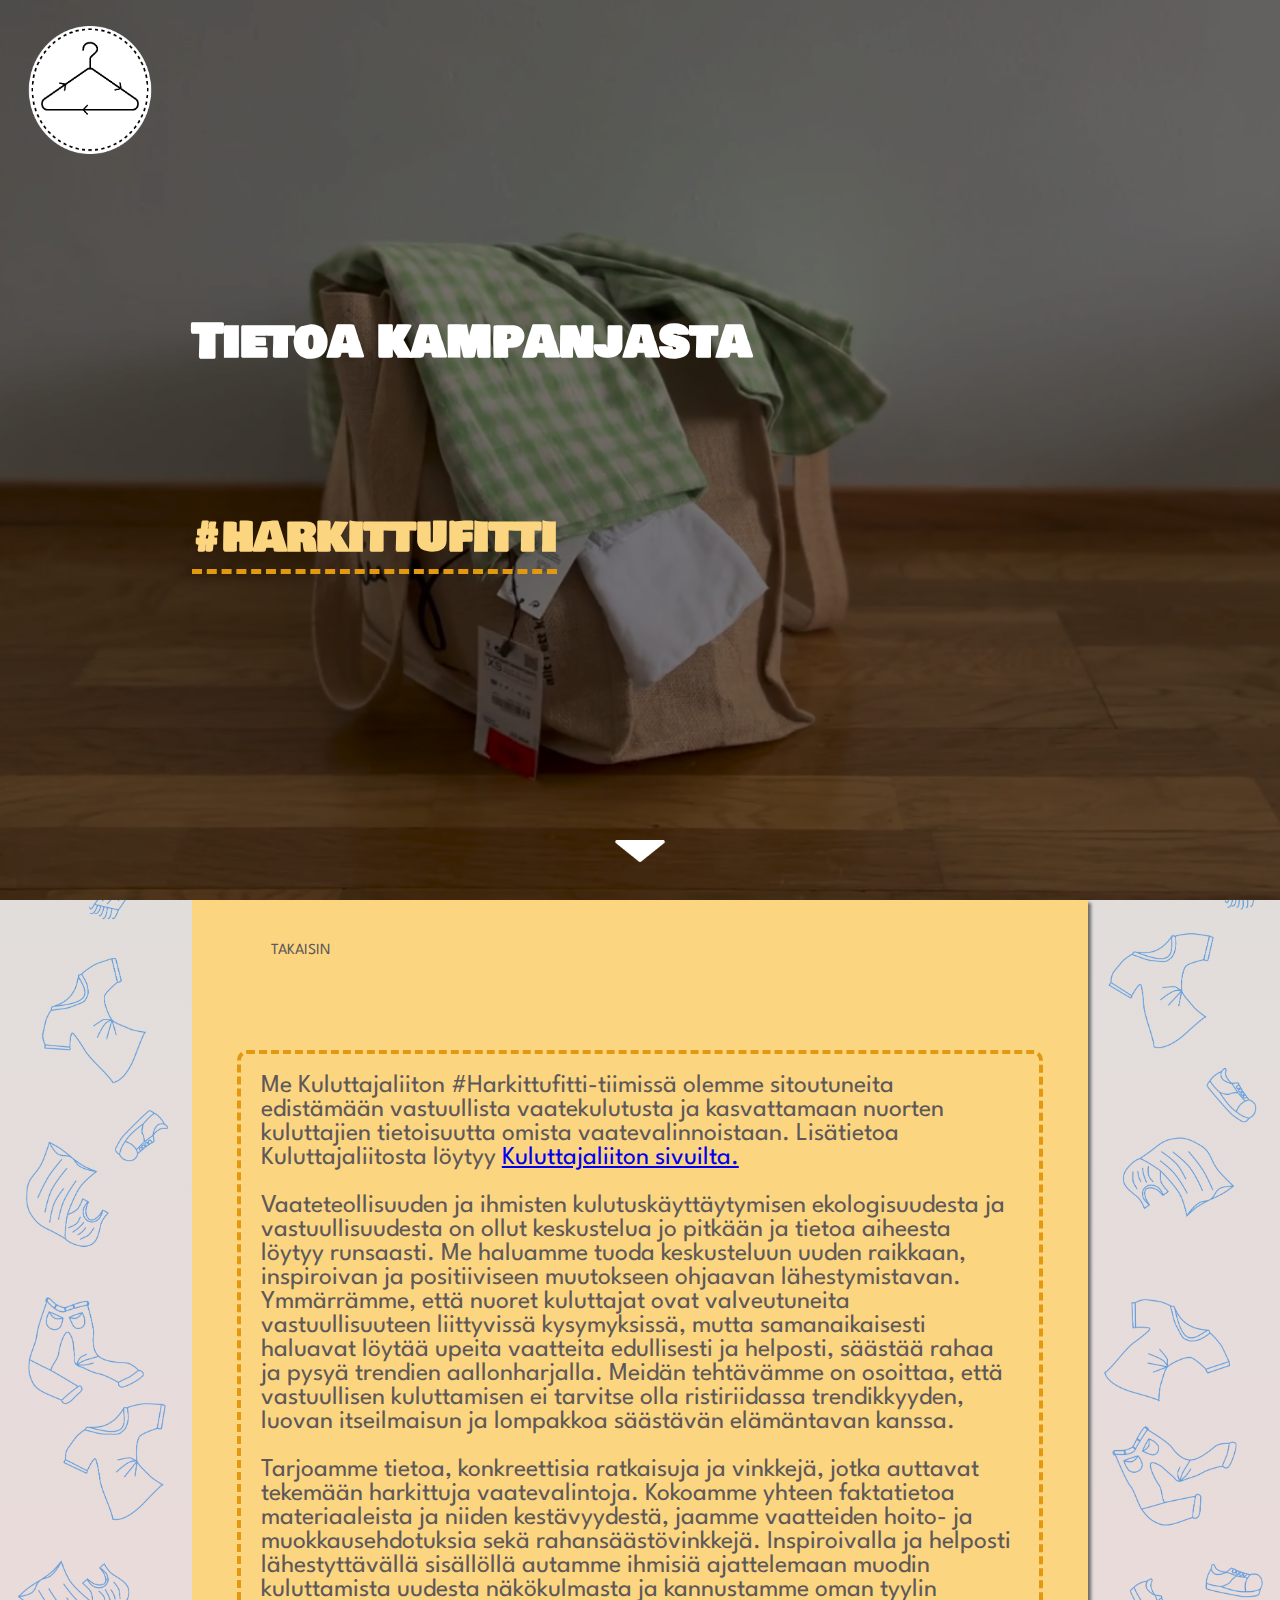
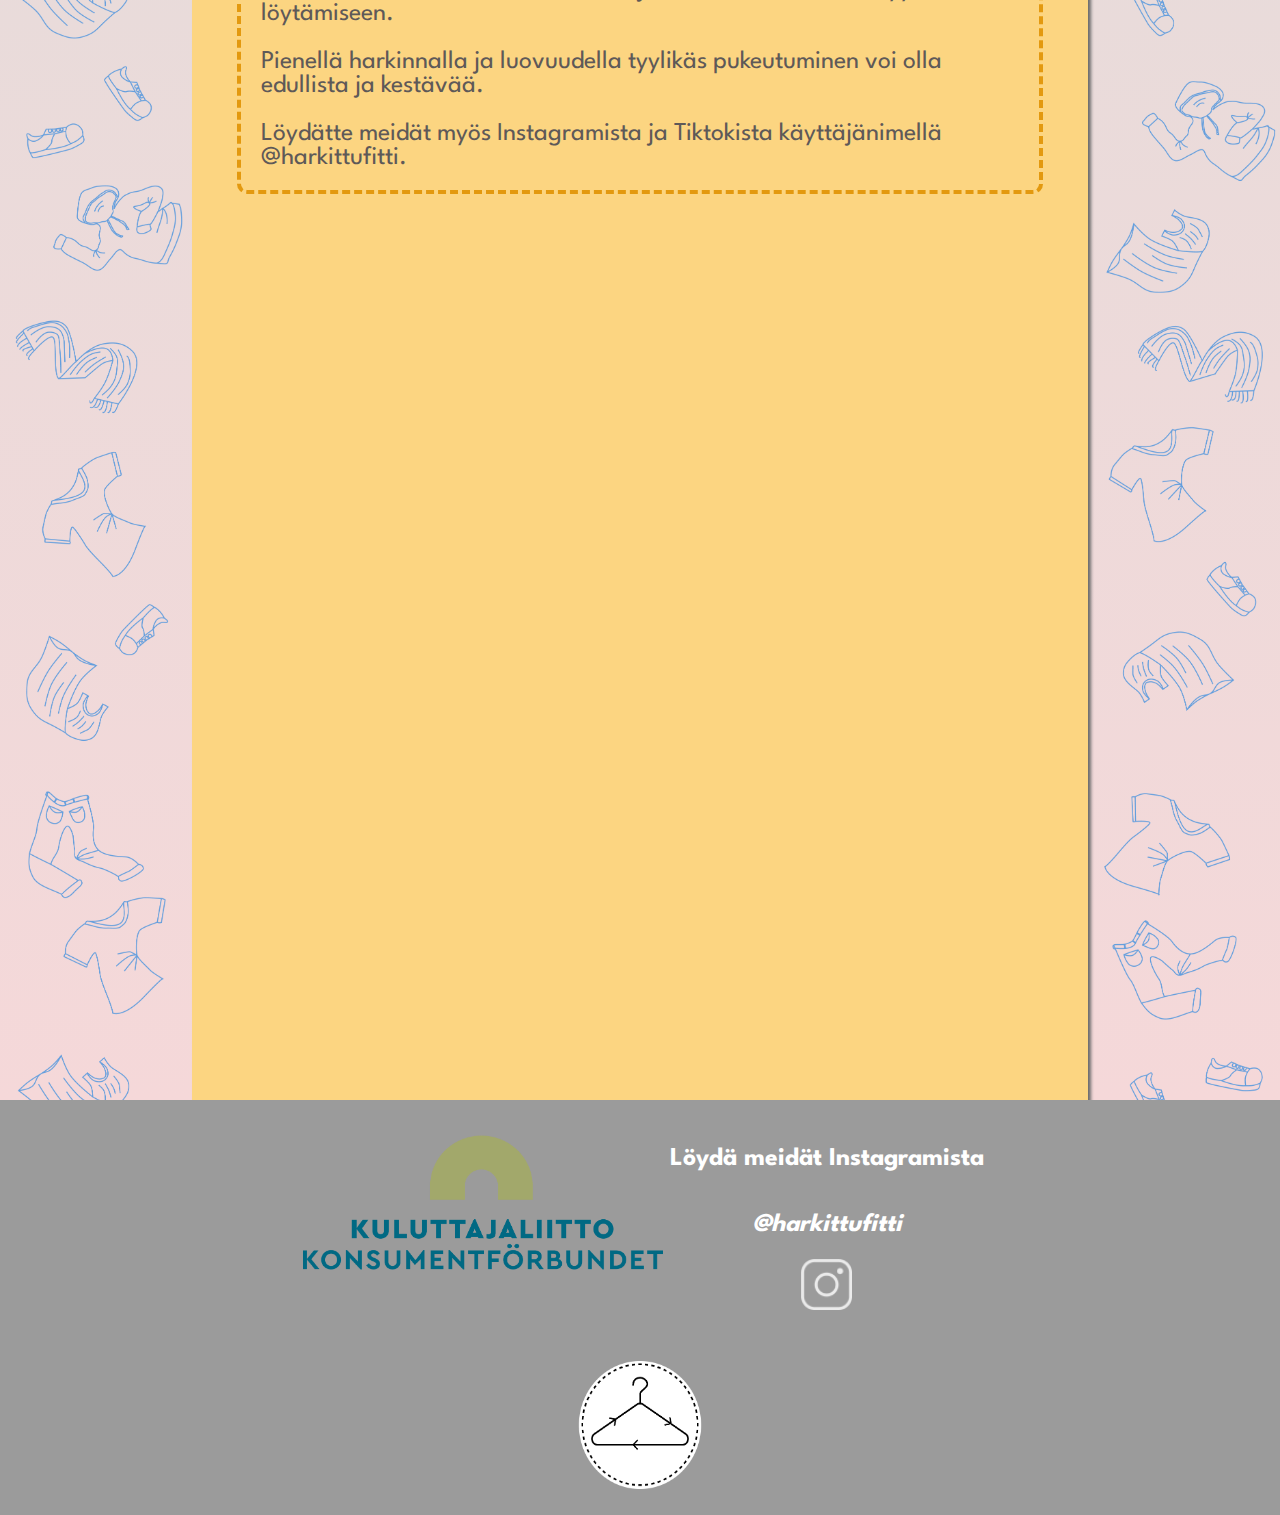
==== commit 5885839b: "added videos" ====
--- a/about.html
+++ b/about.html
@@ -95,7 +95,7 @@
             <div class="icons">
                 <h2>Löydä meidät Instagramista</h2>
                 <h2 id="tag">@harkittufitti</h2>
-                <div class="icon" id="icon-instagram"></div>
+                <div class="icon" id="icon-instagram" title="instagram-icon"></div>
                 
             </div>
         </div>
--- a/style.css
+++ b/style.css
@@ -7,11 +7,13 @@
     display: flex;
     flex-direction: column;
     min-width: 100px;
-    /* max-width: 2500px; */
     min-height: 100vh;
     margin: 0;
     
 }
+
+
+/* alkunäkymä */
 
 .initial-view{
     
@@ -115,22 +117,10 @@
     background-size: contain;
     transform: translate3d(-50%, -50%, 0);
     opacity: 50;
-   
-    animation: arrowAnimation ease 2s;
-       
-}
-@keyframes arrowAnimation {
-    
-    0% {
-       
-        opacity: 0;
-    }
-    100% {
-       
-        opacity: 0.5;
-     }
-}
-
+}
+
+
+/* sisältönäkymä */
 .content{
     display: flex;
     flex-direction: row;
@@ -154,6 +144,7 @@
 #right{
     background-image: url("pictures/background/bg_graphic4.png"); 
 }
+
 
 
 
@@ -168,16 +159,7 @@
     margin-top: 0;
     
 }
-#main-border{
-    display: flex;
-    position: absolute;
-    align-self: center;
-    height: 100%;
-    width: 98%;
-    
-
-}
-
+/* menu */
 .menu-buttons{
     
     display: flex;
@@ -191,14 +173,6 @@
 }
 
 
-@keyframes fadeInAnimation {
-    0% {
-        opacity: 0;
-    }
-    100% {
-        opacity: 1;
-     }
-}
 
 
 button{
@@ -225,14 +199,14 @@
         
     }
     100% {
-        border: 3.5px dashed #e3990f ;
+        border: 3px dashed #e3990f ;
         border-radius: 6px;
      }
 }
 @keyframes fadeBorderOutAnimation {
     0% {
-        border: 3.5px dashed #e3990f ;
-        border-radius: 6px;
+        border: 1px dashed #e3990f ;
+        border-radius: 3px;
         
         
     }
@@ -247,6 +221,20 @@
     animation-fill-mode: forwards;
 }
 
+/* takaisin-nappi (muita kuin pääsivua varten) */
+#back{
+    animation: none;
+    margin-left: 0;
+    padding: 0;
+}
+#back:hover{
+    opacity: 40%;
+}
+
+
+
+
+/* video ja sen kontrollit */
 .video-container{
     display: flex;
     flex-direction: column;
@@ -283,6 +271,9 @@
     animation-iteration-count: 1;
     animation-fill-mode: forwards;
 }
+
+/* 
+tekstisisältö */
 .legend{
     display: flex;
     flex-direction: row;
@@ -307,6 +298,8 @@
     margin: 0;
    
 }
+
+/* Kuvallinen menu */
 .text-menu{
     display: flex;
     flex-direction: column;
@@ -382,6 +375,7 @@
     animation-iteration-count: 1;
     animation-fill-mode: forwards;
 }
+/* menun animaatiot */
 @keyframes zoomInAnimation {
     0% {
         background-size: 100%;
@@ -398,6 +392,9 @@
         background-size: 100%;
      }
 }
+
+/* nappien borderit */
+
 .border{
     display: flex;
     position: absolute;
@@ -407,9 +404,10 @@
     border: 0.25rem dashed #e3990f;
     border-radius: 10px;
     transform-origin: 50%;
-      
-
-}
+}
+
+/* taustakuvat */
+
 #bg-wv{
     background-image: url("pictures/Tips/tip1.png");   
 }
@@ -419,6 +417,7 @@
 #bg-gtt{
     background-image: url("pictures/menu_bg3.png"); 
 }
+/* footer */
 footer{
     display: flex;
     flex-direction: column;
@@ -488,12 +487,13 @@
     width: 10vw;
   
 }
-
+/* mobiilinäkymän alkustate */
 .initial-view-mobile{
     display: none;
 }
 
 @media (max-width:1100px) {
+    /* mobiili/tablettinäkymään siirtyminen */
     .initial-view{
         display: none;
     }
@@ -581,6 +581,7 @@
     button{
         font-size: 3vw;
     }
+    
     #footer-content{
         flex-direction: column;
     }
@@ -595,12 +596,8 @@
     #kl-logo{
         height: 15vw;    
     }
-    
-    
     .icon{
-      
         height: 10vw;
-        width: 10vw;
-          
+        width: 10vw;     
     }
 }--- a/tips.css
+++ b/tips.css
@@ -1,11 +1,8 @@
 
-
+/* alkunäkymän asetukset */
 #main-tips{
     background-image:  url("pictures/tips_header_pic.png"); 
 }
-
-
-
 .main-title-sub{
     font-family: 'Bowlby One SC';
    
@@ -21,8 +18,10 @@
 }
 .menu-buttons{
     justify-content: flex-start;
-    
+    width: 90%;
 }
+
+
 
 #post-button:hover{
     animation: fadeBorderAnimation ease 0.3s;
@@ -30,23 +29,11 @@
     animation-fill-mode: forwards;
 }
 
+/* vinkit */
 .content{
 
     justify-content: center;
 }
-
-/* .legend{
-    display: flex;
-    flex-direction: column;
-    
-    max-width: 90%;
-    margin-bottom: 10vw;
-    margin-top: 0; 
-} */
-
-
-
-
 
 .container:hover .text,
 .container:focus .text {
@@ -64,7 +51,7 @@
 
 }
 
-
+/* vinkkien animaatiot */
 @keyframes textFadeOutAnimation{
     0%{
         opacity: 100%;
@@ -102,7 +89,7 @@
     animation-iteration-count: 1;
     animation-fill-mode: forwards;
 }
-
+/* vinkkiboxien animaatiot */
 #bg1{
     background-image: url("pictures/Tips/tip1.png");
 }
@@ -122,96 +109,6 @@
     background-image: url("pictures/Tips/tip6.png");
 }
 
-.comment-section{
-    display: flex;
-    flex-direction: column;
-    
-    
-    max-height: 100%;
-    align-items: center;
-    text-align: center;
-    
-    margin-bottom: 5vw;
-}
-
-.inputs{
-    display: flex;
-    flex-direction: column;
-    align-items: center ;
-}
-
-.input-container{
-    display: flex;
-    flex-direction: column;
-    align-items: center;
-}
-.input-element{
-    display: flex;
-    flex-direction: column;
-    justify-content: center;
-    margin: 1vw;
-}
-
-#comment-box{
-    border: none;
-    font-size: 1.2vw;
-    width: 40vw;
-    
-}
-#name-box{
-    border: none;
-    font-size: 1.2vw;
-}
-
-.error-text{
-    display: none;
-    text-align: center;
-}
-#unordered{
-    display: flex;
-    flex-direction: column-reverse;
-    align-items: center;
-    width: 100%;
-}
-ul{
-    list-style: none;
-}
-li{
-    display: flex;
-    flex-direction: column;
-    
-    width: 40vw;
-    text-align:start;
-   
-    
-    background-color: bisque;
-    margin: 1vw;
-    word-break: break-all;
-    
-    border: 0.25rem dashed #e3990f;
-    border-radius: 10px;
-
-    
-}
-p{
-    display: flex;
-    
-
-    color: #5E5958;
-    font-size: 1.5vw;
-    font-family: 'League Spartan', sans-serif;
-
-    margin: 1vw;
-    
-    
-    
-}
-#comment-intro{
-    display: flex;
-    text-align: center;
-    font-size: 2vw;
-   
-}
 
 @media (max-width:1100px) {
 
@@ -229,25 +126,6 @@
         font-size: 2rem;
     }
     
-
-    #comment-box{
-        font-size: 2vw;
-    }
-    #name-box{
-        font-size: 2vw;
-    }
-
-
-    li{
-        border-width:0.5vw;
-    }
-    #comment-intro{
-        font-size: 3vw;
-    }
-    p{
-        font-size: 2vw;
-       
-    }
 }
 @media (max-width: 650px) {
     .main-title-sub{
@@ -261,24 +139,4 @@
         margin: 4vw;
     }
 
-
-    #comment-box{
-        font-size: 4vw;
-    }
-    #name-box{
-        font-size: 4vw;
-    }
-    li{
-        
-        width: 60vw;
-    }
-    p{
-        font-size: 4vw;
-        /* width: 58vw; */
-
-    }
-    #comment-intro{
-        font-size: 4vw;
-    }
-
 }--- a/about.css
+++ b/about.css
@@ -1,3 +1,6 @@
+
+/* alkunäkymän asetukset */
+
 .main-view{
     height: 100vh;
 }
@@ -17,9 +20,12 @@
 .name{
     font-size: 2.5rem;
 }
-/* a{
-    z-index: 10;
-} */
+.menu-buttons{
+    justify-content: flex-start;
+    width: 90%;
+}
+
+
 .legend{
     z-index: 100;
 }
@@ -46,6 +52,9 @@
     .name{
         font-size: 1.5rem;
     }
-  
+    .menu-buttons{
+        justify-content: center;
+       
+    }
 
 }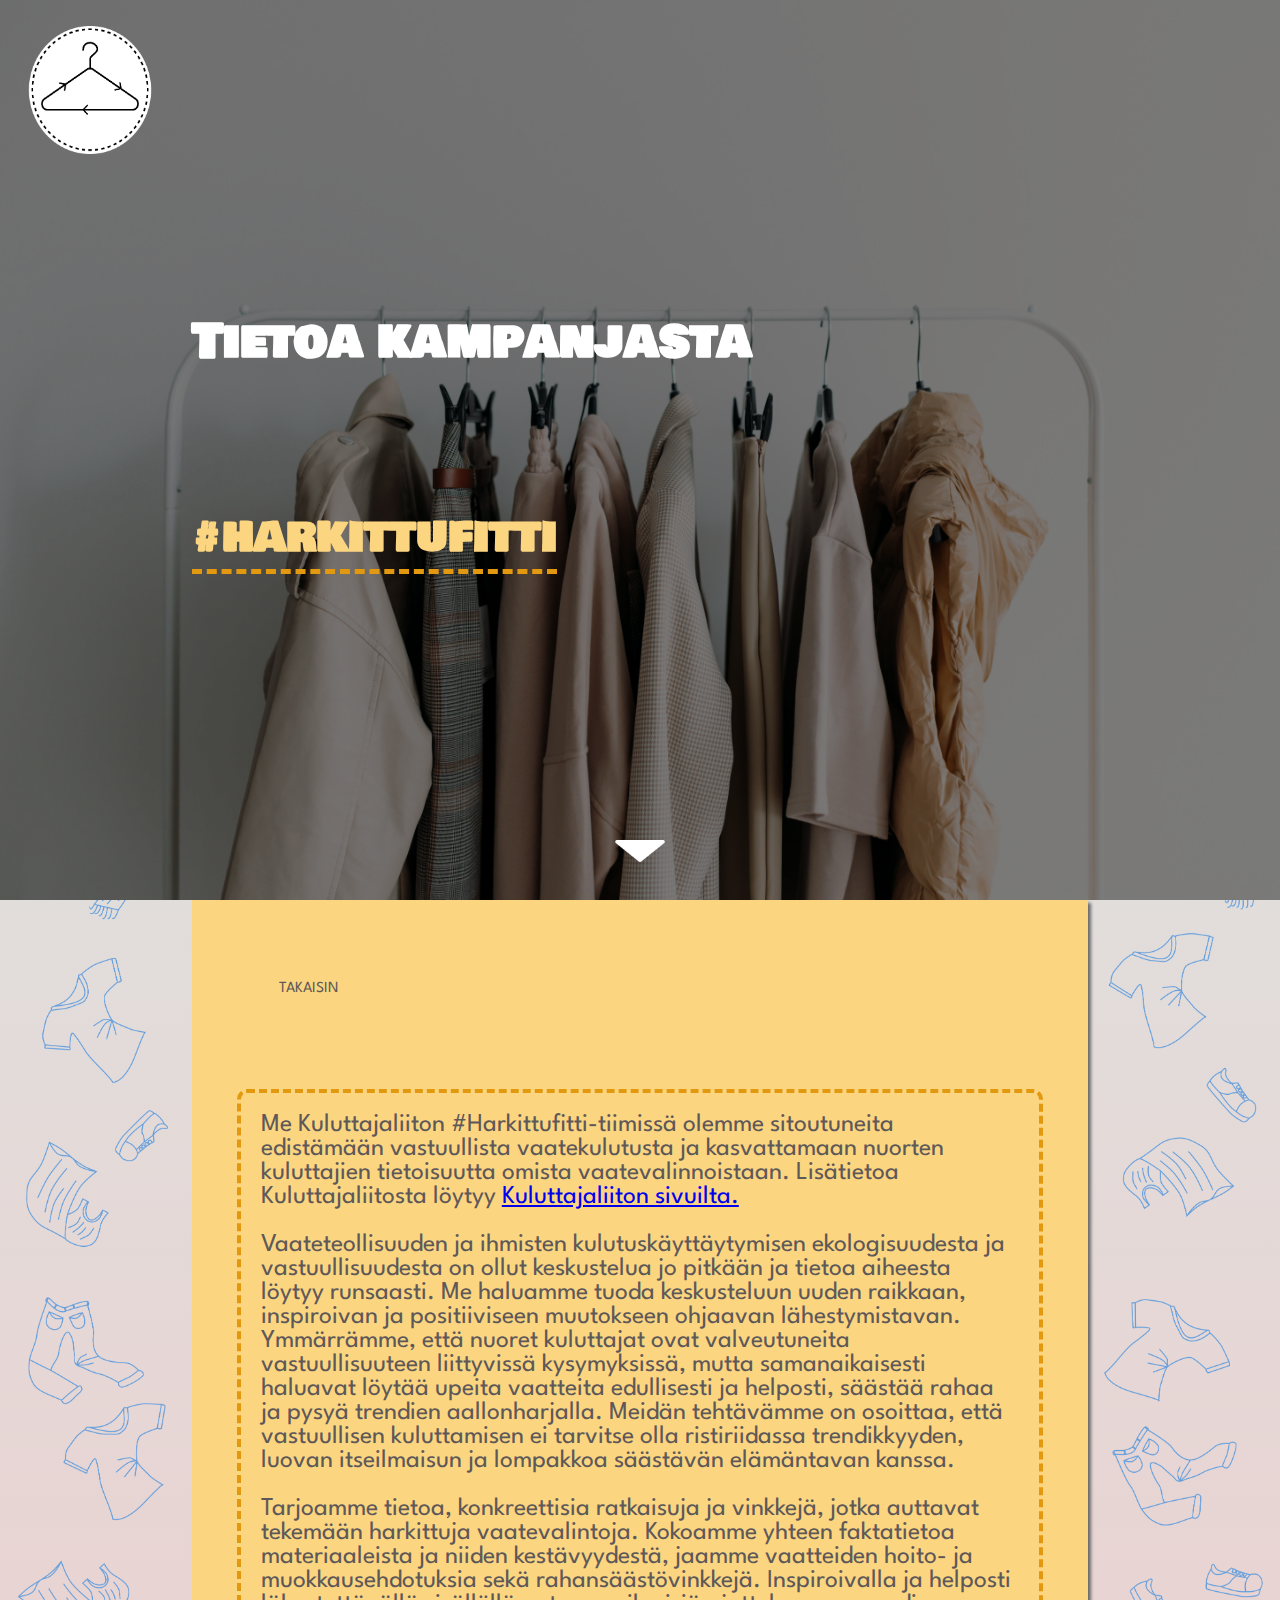
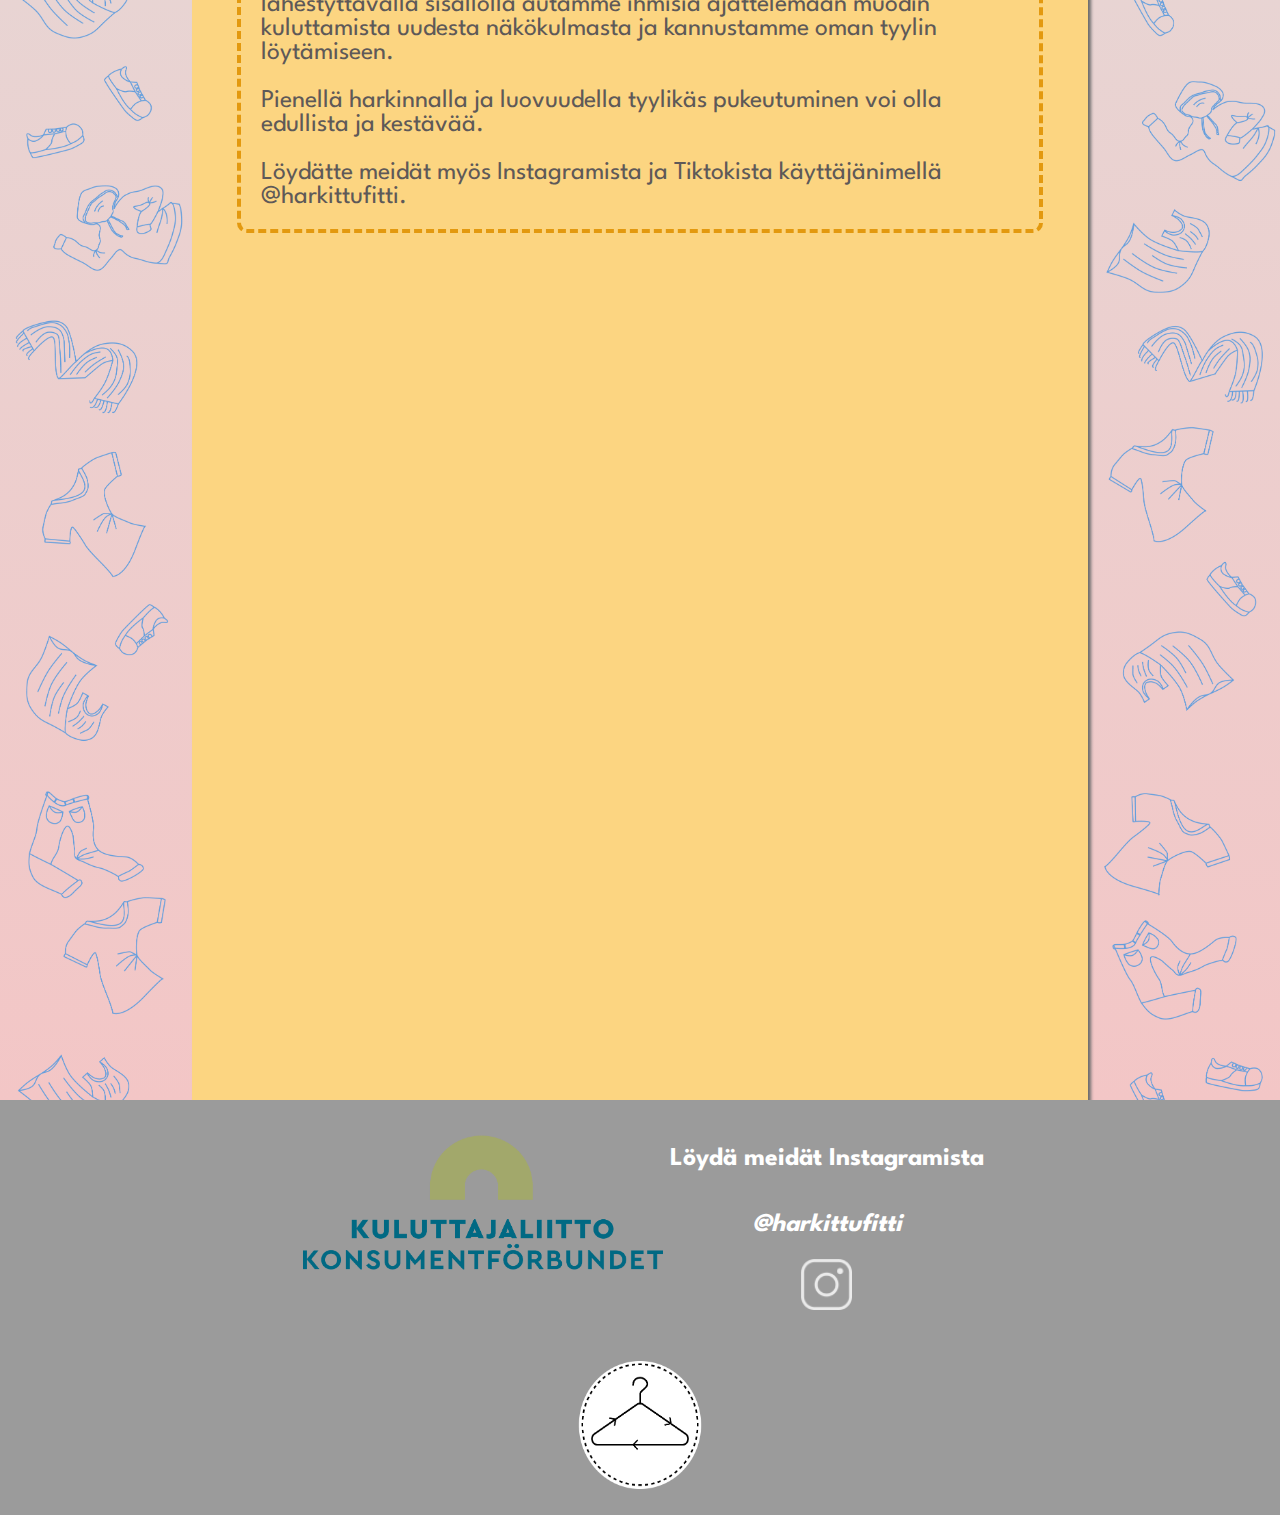
==== commit 87eb64b9: "added materials page" ====
--- a/about.html
+++ b/about.html
@@ -10,7 +10,8 @@
     <!-- <link rel="stylesheet" href="tips.css"> -->
     <link rel="stylesheet" href="about.css">
     <script src="comments.js" defer></script>
-    <link href="https://fonts.googleapis.com/css2?family=Bowlby+One+SC&family=League+Spartan:wght@500&family=Inter:wght@700&family=Syne&family=Rubik+Mono+One&family=Koulen&display=swap" rel="stylesheet">
+    <link href="https://fonts.googleapis.com/css2?family=Bowlby+One+SC&family=League+Spartan:wght@500&display=swap" rel="stylesheet">
+    <link rel="icon" href="/pictures/logo.png" type="image">
 </head>
 
 <body>
--- a/style.css
+++ b/style.css
@@ -24,7 +24,7 @@
 .main-image{
     
     position: absolute;
-    background-image:  url("pictures/vdm-header-pic.png");
+    background-image:  url("pictures/tips_header_pic.png");
     background-attachment: fixed;
     
     background-position: 50%;
@@ -126,9 +126,9 @@
     flex-direction: row;
     justify-content: center;
    
-    background-image: linear-gradient(180deg, #e1dddb, #f5d8d9 );   
-}
-
+    background-image: linear-gradient(180deg, #e1dddb, #F3C6C6 );   
+}
+/* #f5d8d9 */
 .margin{
     display: flex;
     min-height: 200vh;
@@ -181,7 +181,7 @@
     color:  #5E5958;
 
     height: 3rem;
-    width: 8rem;
+    width: 9rem;
     
     font-size: 1.2vw;
     margin: 2vw;
@@ -224,6 +224,7 @@
 /* takaisin-nappi (muita kuin pääsivua varten) */
 #back{
     animation: none;
+    margin-top: 5vw;
     margin-left: 0;
     padding: 0;
 }
@@ -412,10 +413,10 @@
     background-image: url("pictures/Tips/tip1.png");   
 }
 #bg-gtq{
-    background-image: url("pictures/menu_bg2.png");
+    background-image: url("pictures/Tips/tip3.png");
 }
 #bg-gtt{
-    background-image: url("pictures/menu_bg3.png"); 
+    background-image: url("pictures/Tips/tip6.png"); 
 }
 /* footer */
 footer{
@@ -573,7 +574,9 @@
     .name{
         font-size: 1.5rem;
     }
-    
+    .menu-buttons{
+        flex-direction: column;
+    }
     .button-container{
         justify-content: center;
     }
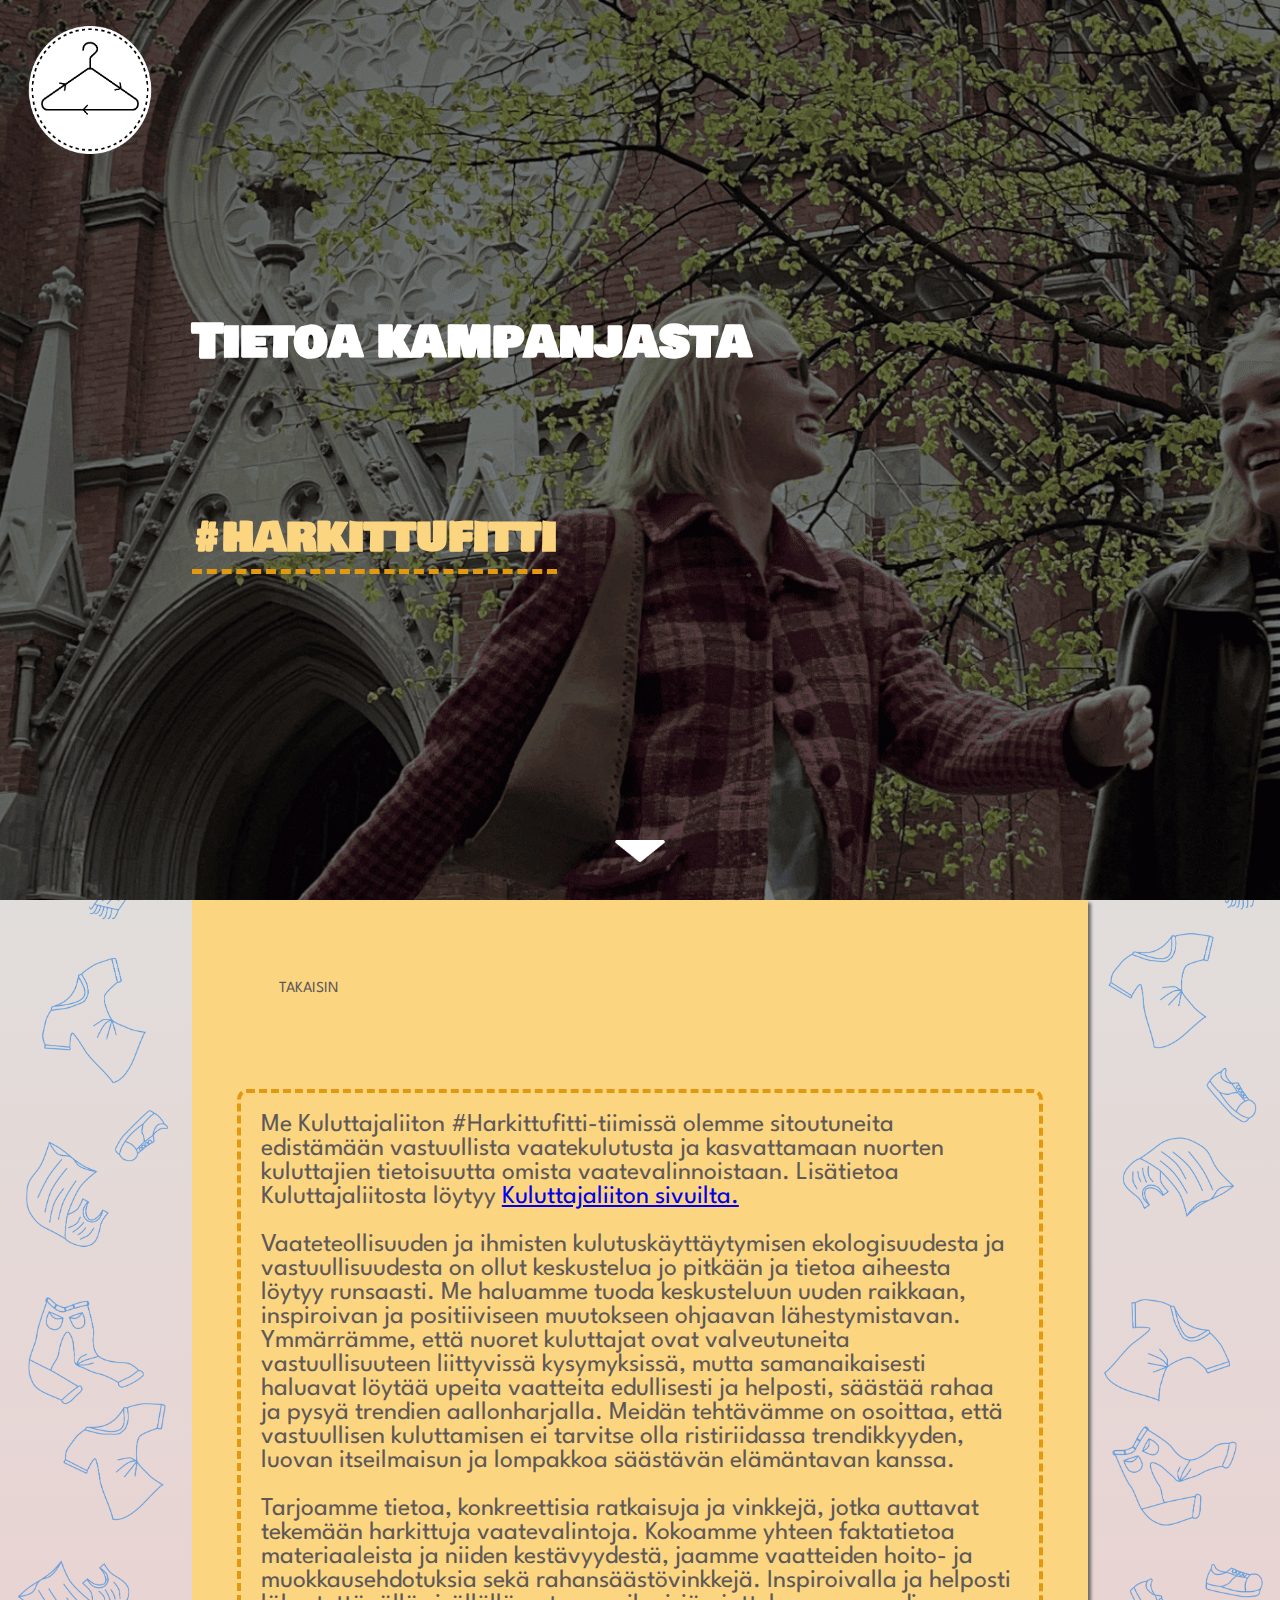
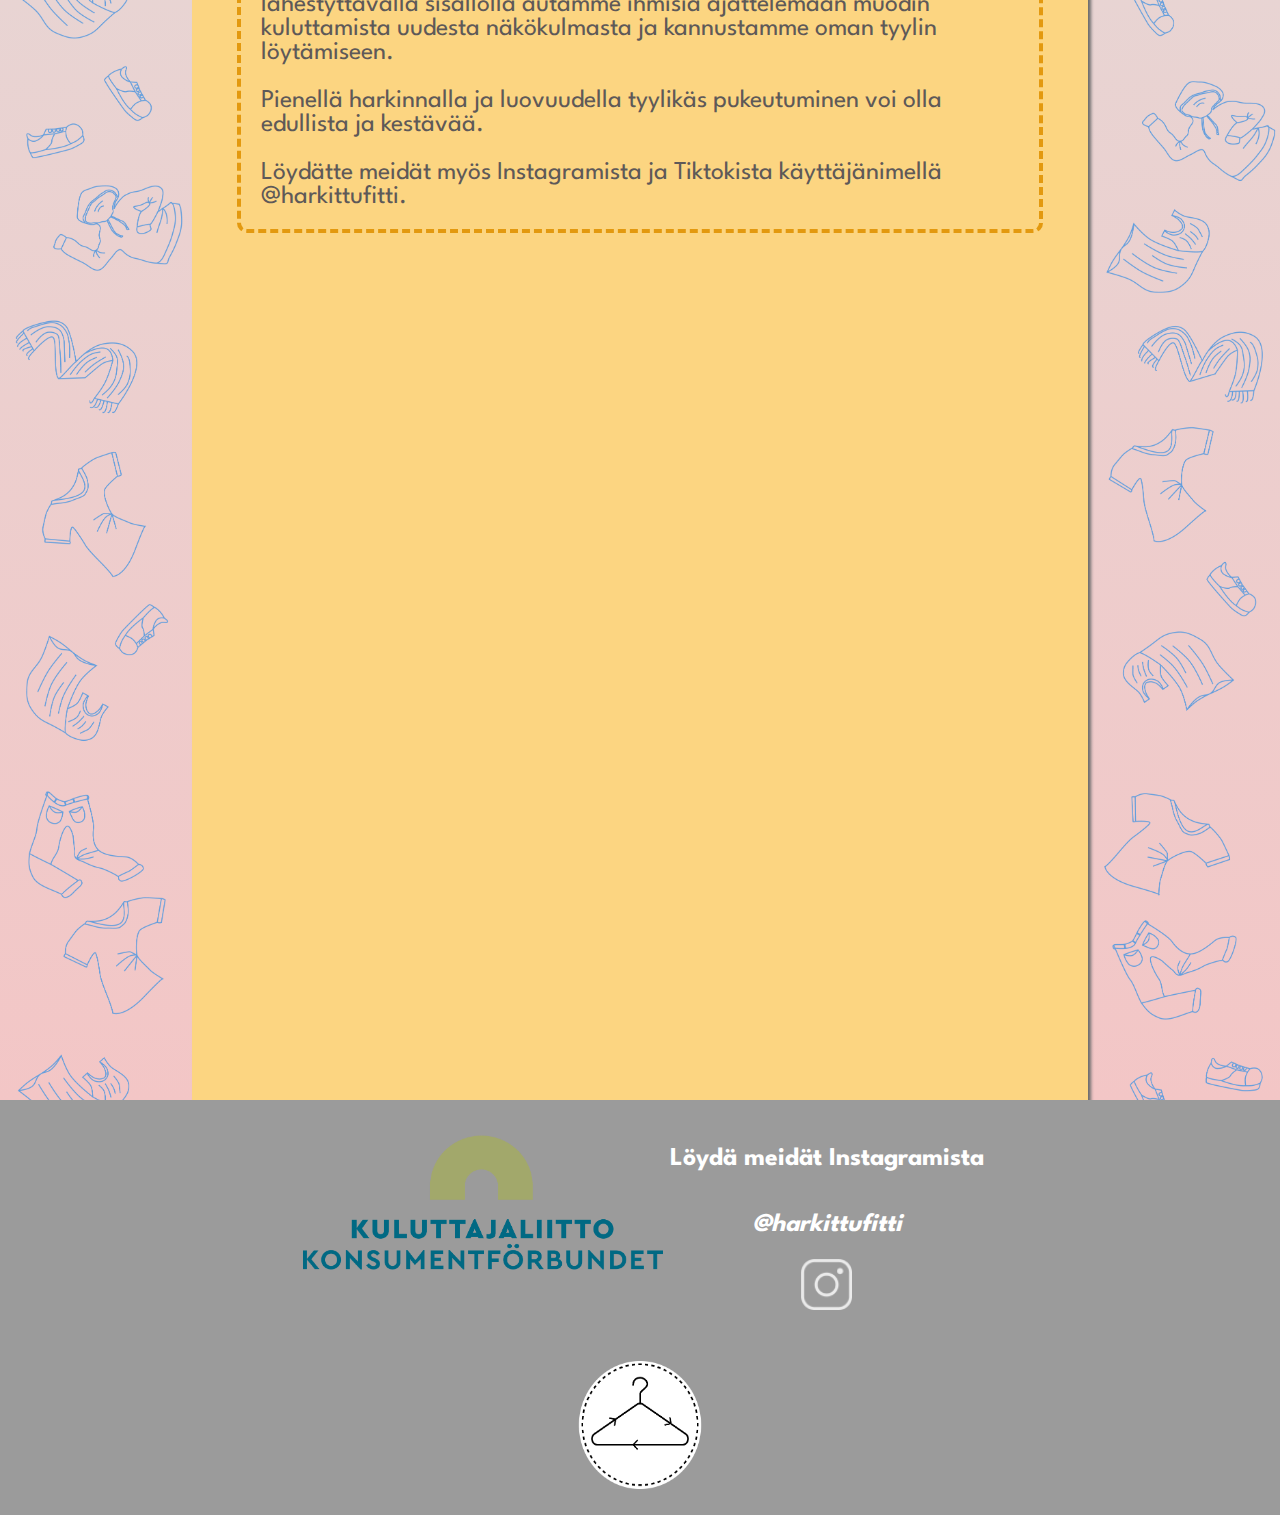
==== commit 286e948d: "small fixes" ====
--- a/about.html
+++ b/about.html
@@ -7,7 +7,7 @@
 
     <title>Tips</title>
     <link rel="stylesheet" href="style.css">
-    <!-- <link rel="stylesheet" href="tips.css"> -->
+   
     <link rel="stylesheet" href="about.css">
     <script src="comments.js" defer></script>
     <link href="https://fonts.googleapis.com/css2?family=Bowlby+One+SC&family=League+Spartan:wght@500&display=swap" rel="stylesheet">
@@ -16,7 +16,7 @@
 
 <body>
     <section class="initial-view">
-        <div class="main-image" id="main-about" title="bag-img">
+        <div class="main-image" id="main-about" title="header-img">
             
         </div>
 
@@ -32,7 +32,7 @@
 
     <section class="initial-view-mobile">
        
-        <div class="main-image" id="main-tips-mobile" title="bag-img-mobile">
+        <div class="main-image" id="main-about-mobile" title="header-img-mobile">
             
         </div>
         <div class="title-background">
--- a/style.css
+++ b/style.css
@@ -128,7 +128,7 @@
    
     background-image: linear-gradient(180deg, #e1dddb, #F3C6C6 );   
 }
-/* #f5d8d9 */
+
 .margin{
     display: flex;
     min-height: 200vh;
@@ -577,6 +577,18 @@
     .menu-buttons{
         flex-direction: column;
     }
+   .container{
+    width: 70vw;
+    height: 70vw;
+
+   }
+   .bg{
+    width: 70vw;
+    height: 67vw;
+   }
+   .text{
+    font-size: 5vw;
+   }
     .button-container{
         justify-content: center;
     }
@@ -584,6 +596,9 @@
     button{
         font-size: 3vw;
     }
+    
+        
+
     
     #footer-content{
         flex-direction: column;
--- a/about.css
+++ b/about.css
@@ -1,6 +1,11 @@
 
 /* alkunäkymän asetukset */
-
+#main-about{
+    background-image:  url("pictures/header_pic_humans.png");
+}
+#main-about-mobile{
+    background-image:  url("pictures/header_pic_humans.png");
+}
 .main-view{
     height: 100vh;
 }
@@ -43,6 +48,9 @@
     .name{
         font-size: 2rem;
     }
+    #main-about-mobile{
+        background-position: 50%;
+    }
 
 }
 @media (max-width: 650px) {
@@ -56,5 +64,6 @@
         justify-content: center;
        
     }
+  
 
 }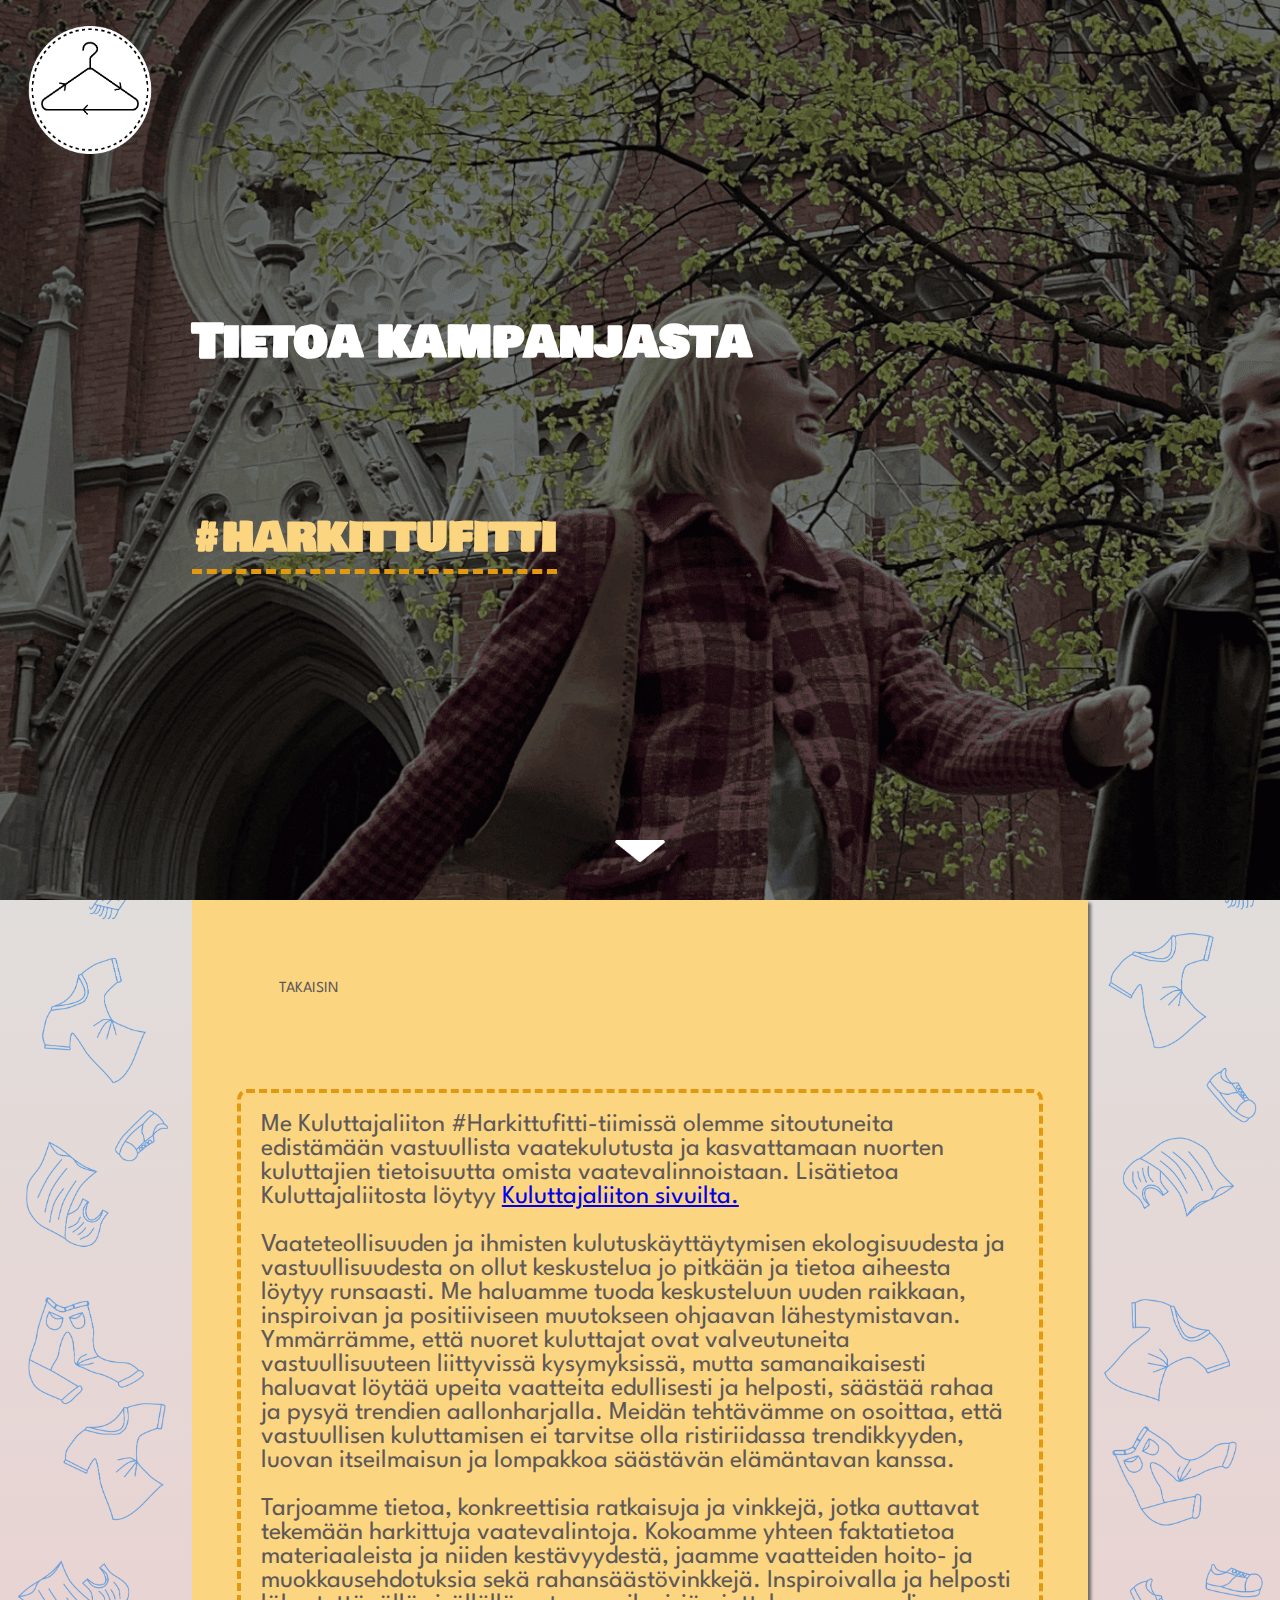
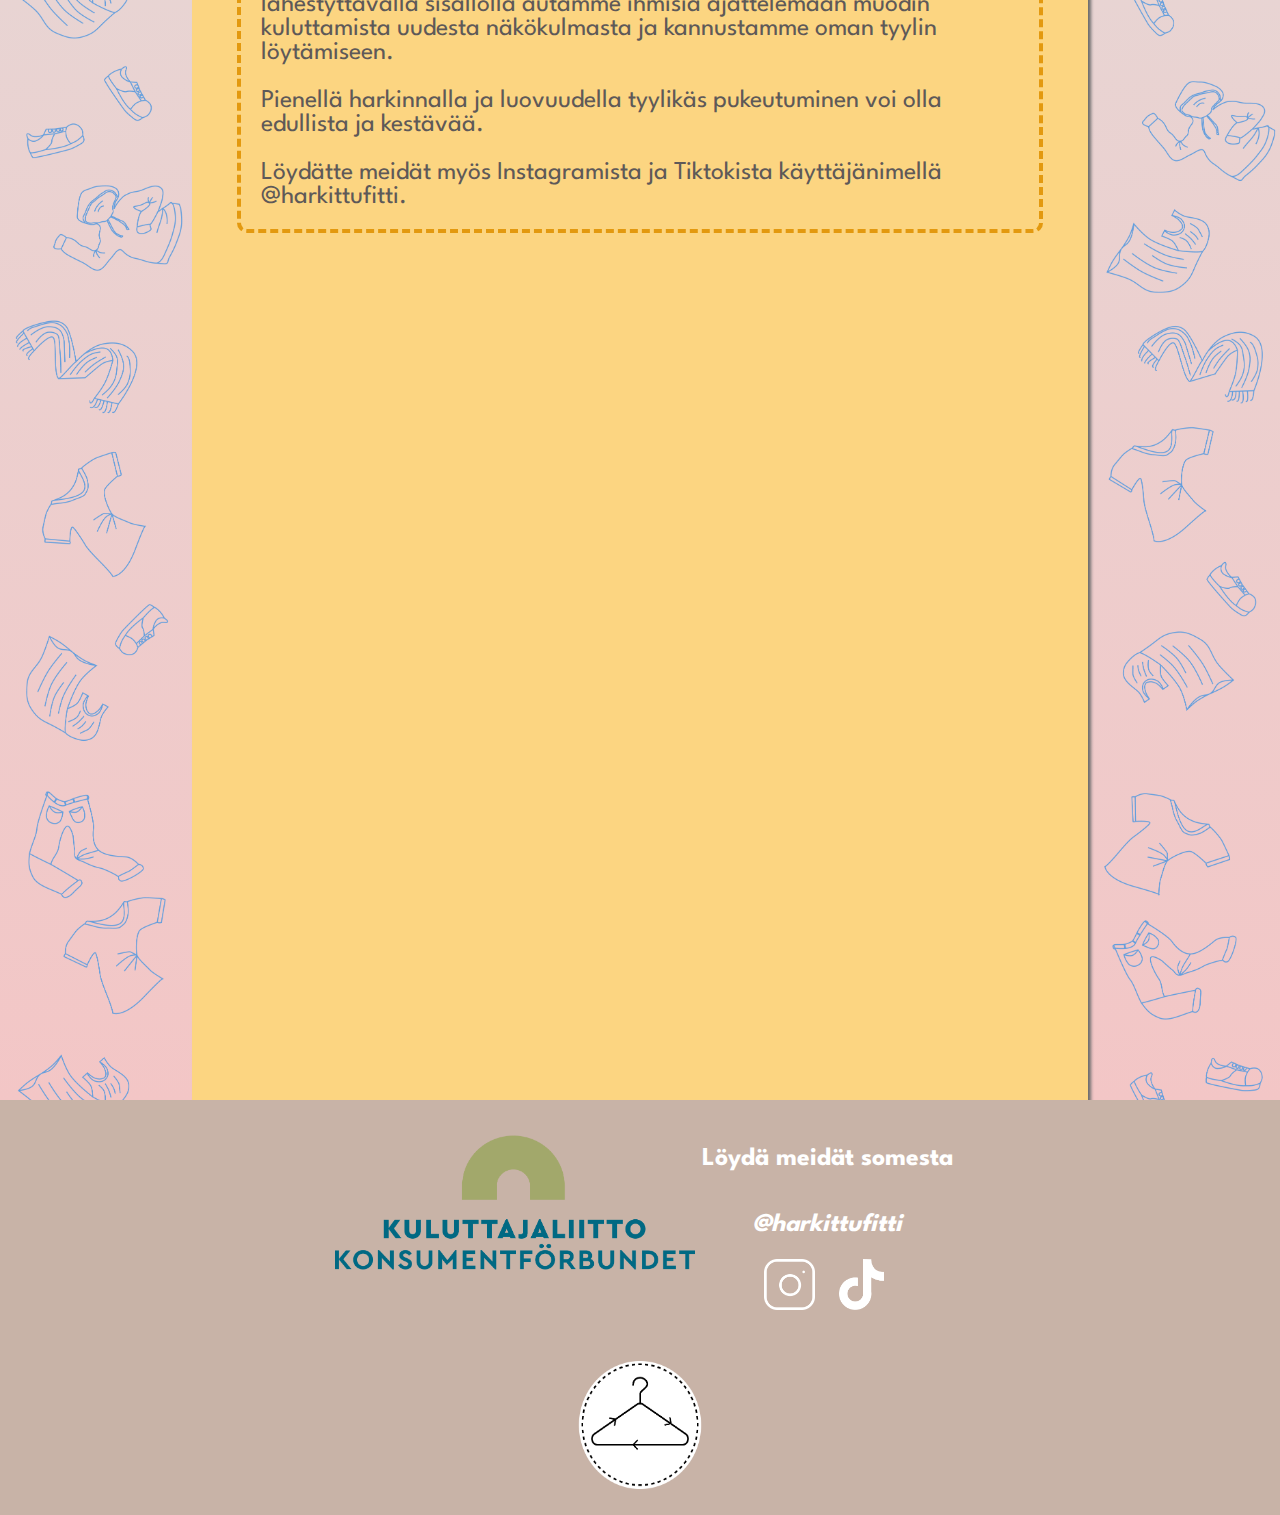
==== commit 1906bf56: "final" ====
--- a/about.html
+++ b/about.html
@@ -88,16 +88,18 @@
         
         <div id="footer-content">
             <div id="logo-container">
-              
+                
                 <img id="kl-logo" src="pictures/kuluttajaliitto.png" alt="kuluttajaliitto_logo"/>
             </div>
         
 
             <div class="icons">
-                <h2>Löydä meidät Instagramista</h2>
+                <h2>Löydä meidät somesta</h2>
                 <h2 id="tag">@harkittufitti</h2>
-                <div class="icon" id="icon-instagram" title="instagram-icon"></div>
-                
+            <div class="icon-container">
+                <div class="icon" id="icon-instagram" title="instagram-logo"></div>
+                <div class="icon" id="icon-tiktok" title="instagram-logo"></div>
+            </div>
             </div>
         </div>
         <img id="footer-logo" src="pictures/logo.png" alt="logo"/>
--- a/style.css
+++ b/style.css
@@ -408,16 +408,18 @@
 }
 
 /* taustakuvat */
-
+#bg-gtq{
+    background-image: url("pictures/Tips/tip2.png");
+}
 #bg-wv{
-    background-image: url("pictures/Tips/tip1.png");   
-}
-#bg-gtq{
-    background-image: url("pictures/Tips/tip3.png");
+    background-image: url("pictures/Tips/tip4.png");   
 }
 #bg-gtt{
     background-image: url("pictures/Tips/tip6.png"); 
 }
+#bg-gtm{
+    background-image: url("pictures/Tips/tip5.png"); 
+}
 /* footer */
 footer{
     display: flex;
@@ -427,7 +429,7 @@
    
     min-height: 20vw;
     width: 100vw;
-    background-color: #9b9b9b;
+    background-color: #C8B3A7;
    
     margin: 0;
 }
@@ -476,9 +478,18 @@
     width: 4vw;
       
 }
-
+.icon-container{
+    display: flex;
+    flex-direction: row;
+    justify-content: space-between;
+    width: 50%;
+
+}
 #icon-instagram{
     background-image: url("pictures/instagram_logo.png");
+}
+#icon-tiktok{
+    background-image: url("pictures/tiktok_logo.png");
 }
 #footer-logo{
     display: flex;
@@ -618,4 +629,7 @@
         height: 10vw;
         width: 10vw;     
     }
+    .icon-container{
+        width: 100%;
+    }
 }